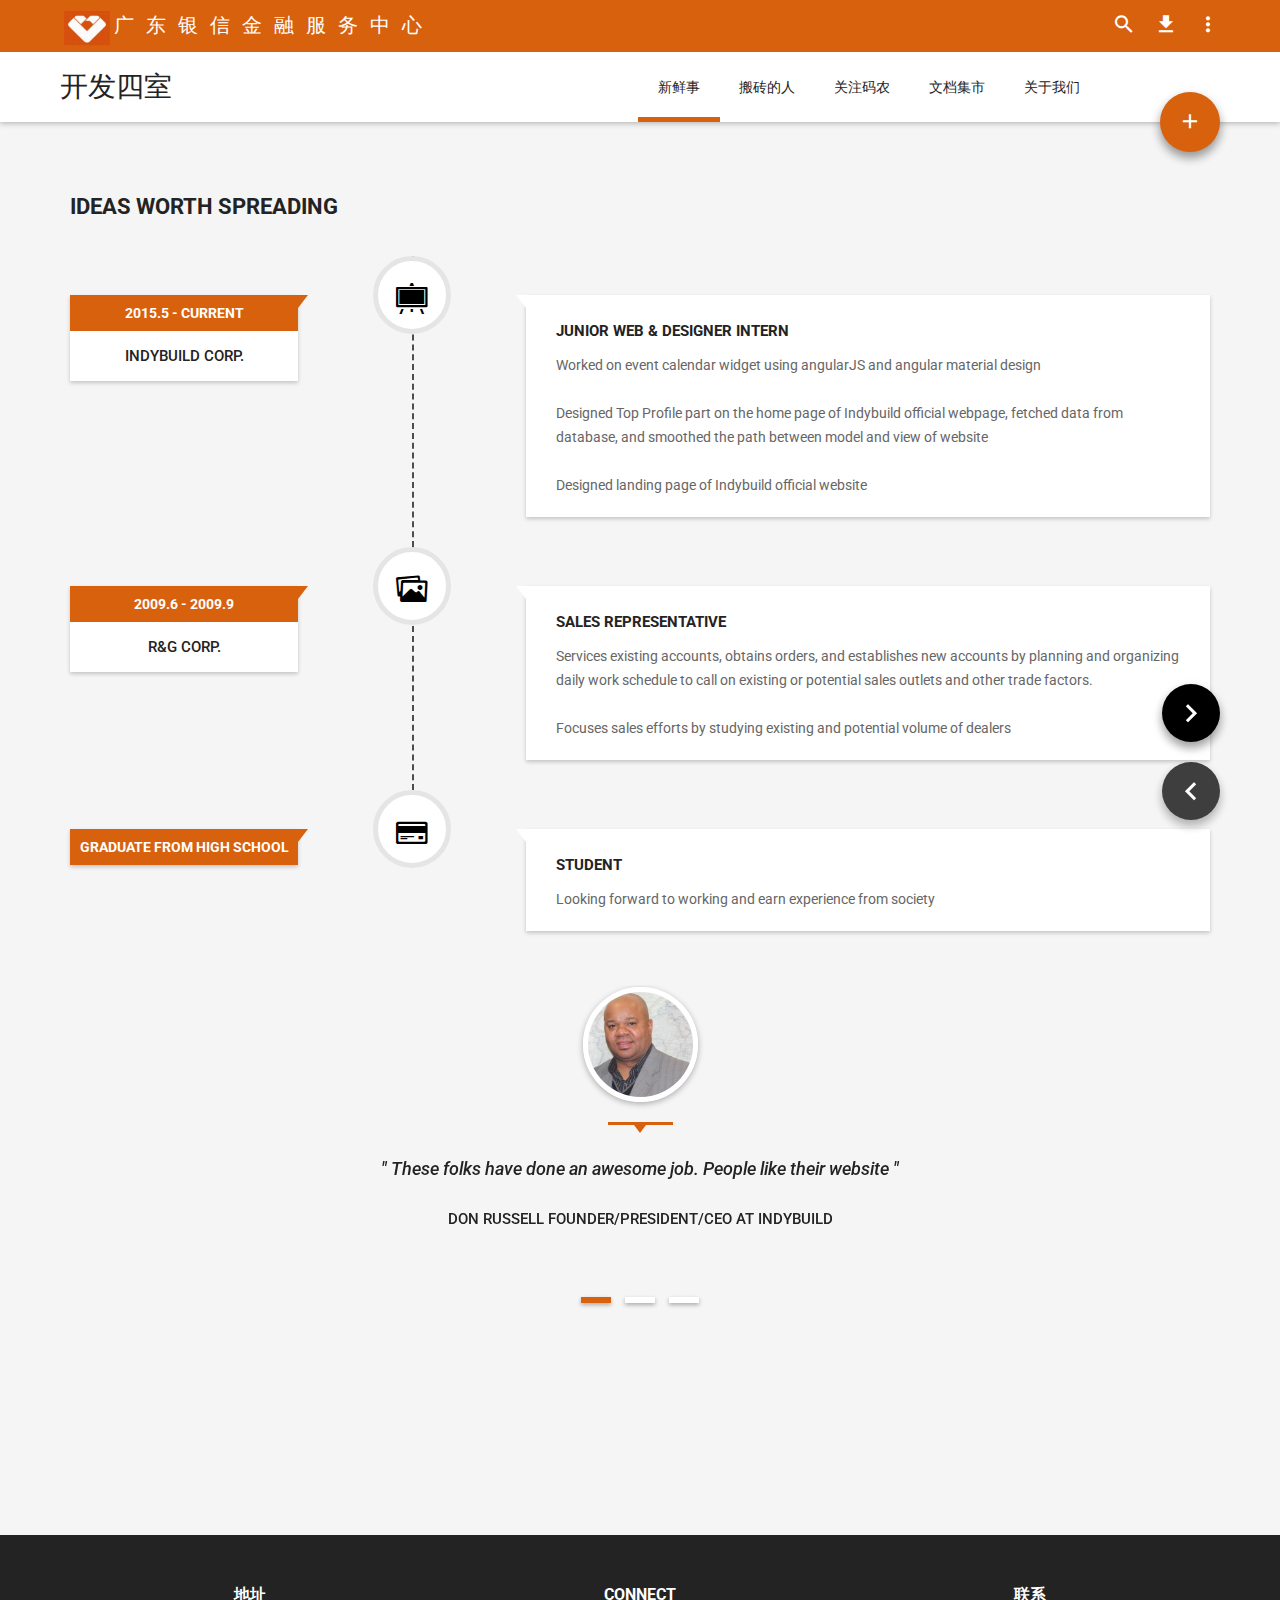
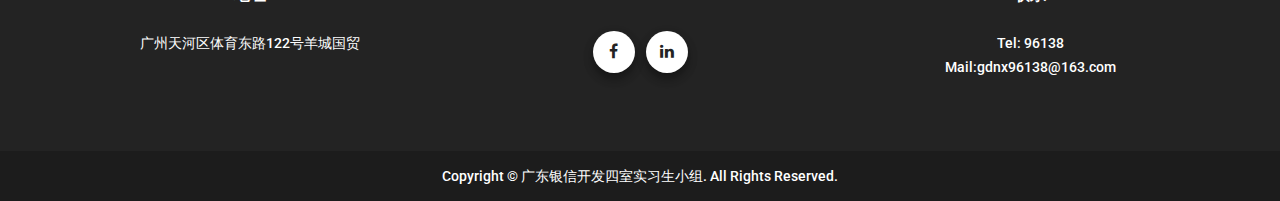
==== index.html @ 9a9e5dab "cancle by cancle" ====
<!DOCTYPE html>
<html lang="en">
	<head>

		<meta charset="utf-8">
		<meta http-equiv="X-UA-Compatible" content="IE=edge">
		<meta name="viewport" content="width=device-width, initial-scale=1">
		<title>四室小筑 </title>

		<!-- Bootstrap -->
		<link href="css/bootstrap.min.css" rel="stylesheet">
		<!-- Material Design Icons -->
		<link href="fonts/material-design-iconic-font/css/material-design-iconic-font.min.css" rel="stylesheet">
		<!-- Font Awesome -->
		<link href="http://maxcdn.bootstrapcdn.com/font-awesome/4.3.0/css/font-awesome.min.css" rel="stylesheet">
		<!-- Ionicons -->
		<link href="fonts/ionicons/css/ionicons.min.css" rel="stylesheet">
		<!-- Owl Carousel -->
		<link href="css/owl.carousel.css" rel="stylesheet">
		<link href="css/owl.theme.default.css" rel="stylesheet">
		<!-- Style.css -->
		<link href="css/style.css" rel="stylesheet">

		<!-- HTML5 shim and Respond.js for IE8 support of HTML5 elements and media queries -->
		<!-- WARNING: Respond.js doesn't work if you view the page via file:// -->
		<!--[if lt IE 9]>
			<script src="https://oss.maxcdn.com/html5shiv/3.7.2/html5shiv.min.js"></script>
			<script src="https://oss.maxcdn.com/respond/1.4.2/respond.min.js"></script>
		<![endif]-->

	</head>
	<body>

		<!-- Search -->
		<div class="search-overlay"></div>
		<div class="search">
			<a href="" class="search-close"><i class="md md-close"></i></a>
			<div class="row">
				<div class="col-sm-6 col-sm-offset-3">
					<h4>Just Start Typing Text and Press Enter</h4>
					<form class="search-form">
						<input type="text" id="search" name="search" class="text-center" />
					</form> <!-- end .search-form -->
				</div> <!-- end .col-sm-6 -->
			</div> <!-- end .row -->
		</div> <!-- end .row -->
		<!-- Slide Out -->
		<div class="slide-out-overlay"></div>
		<div class="slide-out">
			<header class="slide-out-header clearfix">
				<div class="clearfix">
					<a href="" class="slide-out-close pull-left"><i class="md md-close"></i></a>
					<a href="" class="open-search pull-right"><i class="md md-search"></i></a>
					<a href="" class="slide-out-share pull-right"><i class="md md-more-vert"></i></a>
				</div> <!-- end .clearfix -->
				<!-- Popup -->
				<div class="slide-out-popup">
					<nav class="social-nav">
						<ul class="list-unstyled">
							<li><a href="https://www.facebook.com/menglong.shu">qq</a></li>
							
							<li><a href="https://www.linkedin.com/in/menglongshu">微信</a></li>
							
							
						</ul> <!-- end .list-unstyled -->
					</nav> <!-- end .social-nav -->
				</div> <!-- end .slide-out-popup -->
				<div class="image"><img src="images/pro.jpg" alt="alt text" class="img-responsive"></div>
				<div class="content">
					<h5>用户登录</h5>
					<span>欢迎进入四室小筑</span>
				</div> <!-- end .content -->
				<div class="text-right">
				
                    
				</div> <!-- end .text-right -->
			</header> <!-- end .slide-out-header -->
			<div class="slide-out-widgets">
				<div class="slide-out-widget">
					
					<form action="scripts/contact.php" method="post" class="form-horizontal contact-form">
						<div class="form-group">
							<label class="col-sm-3 control-label">账号</label>
							<div class="col-sm-9">
								<input type="text" class="contact-name" name="contact-name" />
							</div> <!-- end .col-sm-9 -->
						</div> <!-- end .form-group -->
						<div class="form-group">
							<label class="col-sm-3 control-label">密码</label>
							<div class="col-sm-9">
								<input type="text" class="contact-name" name="contact-name" />
							</div> <!-- end .col-sm-9 -->
						</div> <!--end .form-group -->
						
						<div class="form-group">
							<div class="col-sm-9 col-sm-offset-3">
								<button type="submit" class="button solid-button purple"> 登录</button>
                                <button type="submit" class="button solid-button purple"> 注册</button>
							</div> <!-- end .col-sm-9 -->
						</div> <!-- end .form-group -->
						
						
					</form> <!-- end contact-form -->
				</div> <!-- end .slide-out-widget -->

			</div> <!-- end .slide-out-widgets -->
		</div> <!-- end .slide-out -->

		<!-- Header -->
		<header class="header">
			<div class="top clearfix">
				<a href="#section8" class="available"><img style="height:34px;margin:4px" src="images/logo.png"><span style="letter-spacing:12px;font-size:20px">广东银信金融服务中心</span>
</a>
				<div class="right-icons">
					<a href="" class="open-search header-open-search"><i class="md md-search"></i></a>
					<a href="" class="download"><i class="md md-file-download"></i></a>
					<a href="" class="share"><i class="md md-more-vert"></i></a>
				</div> <!-- end .right-icons -->
				<!-- Popup -->
				<div class="popup">
					<nav class="social-nav">
						<ul class="list-unstyled">
							<li><a href="https://www.facebook.com/menglong.shu">qq</a></li>
							
							<li><a href="https://www.linkedin.com/in/menglongshu">微信</a></li>
							
						</ul> <!-- end .list-unstyled -->
					</nav> <!-- end .social-nav -->
				</div> <!-- end .popup -->
			</div> <!-- end .top -->
			<div class="bottom clearfix">
				<div class="title"><a href="index.html">开发四室</a></div>
				<div class="header-action-button-wrapper">
					<a href="" class="header-action-button action-button"><i class="md md-add"></i></a>
				</div> <!-- end .header-action-button-wrapper -->
				<a href="" class="responsive-menu-open">Menu <i class="fa fa-bars"></i></a>
				<nav class="main-nav">
					<ul class="list-unstyled">
						<li class="active"><a href="#section1">新鲜事 </a></li>
						<li><a href="#section2">搬砖的人</a></li>
						<li><a href="#section3">关注码农</a></li>
						<li><a href="#section4">文档集市</a></li>
						<li><a href="#section5">关于我们</a></li>
						
					</ul>
				</nav> <!-- end .main-nav -->
			</div> <!-- end .bottom -->
		</header> <!-- end .header -->
		<div class="responsive-menu">
			<a href="" class="responsive-menu-close">Close <i class="ion-android-close"></i></a>
			<nav class="responsive-nav"></nav> <!-- end .responsive-nav -->
		</div> <!-- end .responsive-menu -->

		<!-- Section Navigation -->
		<div class="section-nav">
			<nav class="section1">
				<a href="#section2" class="forward"><i class="md md-chevron-right"></i></a>
				<a href="#section1" class="backward"><i class="md md-chevron-left"></i></a>
			</nav>
		</div> <!-- end .section-nav -->

		<!-- Sections -->
		<div class="sections">
			<div class="sections-wrapper clearfix">

				<!-- Home -->
				<section id="section1">
					<div class="container">
						<h2> Ideas worth spreading</h2>
                        
						<div class="experience-timeline">
							<div class="experience-block clearfix">
								<div class="meta">
									<span class="year">2015.5 - Current</span>
									<span class="company">Indybuild Corp.</span>
								</div> <!-- end .meta -->
								<div class="content">
									<h5>Junior Web &  Designer Intern</h5>
									<p>Worked on event calendar widget using angularJS and angular material design</p>
                                    <p>Designed Top Profile part on the home page of Indybuild official webpage, fetched data from database, and smoothed the path between model and view of website
                                    </p>
                                    <p>Designed landing page of Indybuild official website
                                    </p>
								</div> <!-- end .content -->
								<div class="icon">
									<i class="ion-easel"></i>
								</div> <!-- end .icon -->
								<div class="line"></div>
							</div> <!-- end .experience-block -->
							<div class="experience-block clearfix">
								<div class="meta">
									<span class="year">2009.6 - 2009.9</span>
									<span class="company">R&G Corp. </span>
								</div> <!-- end .meta -->
								<div class="content">
									<h5>sales representative</h5>
									<p>Services existing accounts, obtains orders, and establishes new accounts by planning and organizing daily work schedule to call on existing or potential sales outlets and other trade factors.</p>
                                    <p>Focuses sales efforts by studying existing and potential volume of dealers
                                    </p>
								</div> <!-- end .content -->
								<div class="icon">
									<i class="ion-images"></i>
								</div> <!-- end .icon -->
								<div class="line"></div>
							</div> <!-- end .experience-block -->
							<div class="experience-block clearfix">
								<div class="meta">
									<span class="year">Graduate from high school</span>
									<span class="company"></span>
								</div> <!-- end .meta -->
								<div class="content">
									<h5>Student</h5>
									<p>Looking forward to working and earn experience from society</p>
								</div> <!-- end .content -->
								<div class="icon">
									<i class="ion-card"></i>
								</div> <!-- end .icon -->
							</div> <!-- end .experience-block -->
						</div> <!-- end .experience-timeline -->

						<!-- Testimonials -->
						<div class="row">
							<div class="col-sm-8 col-sm-offset-2">
								<div class="testimonial-slider owl-carousel">
									<div>
										<div class="image"><img src="images/Don.jpg" alt="alt text"></div>
										<div class="sep"></div>
										<p>" These folks have done an awesome job. People like their website "</p>
										<span class="author">Don Russell
Founder/President/CEO at IndyBuild</span>
									</div>
									<div>
										<div class="image"><img src="images/chetan.jpg" alt="alt text"></div>
										<div class="sep"></div>
										<p>" Awesome to work with. Incredibly organized, easy to communicate with, responsive with next iterations, and beautiful work. "</p>
										<span class="author">Chetan , Senior developer of Indybuild</span>
									</div>
									<div>
										<div class="image"><img src="images/goncharoff.jpg" alt="alt text"></div>
										<div class="sep"></div>
										<p>"Best wishes ofr your future career. Congratulations on finishing the MS Degree and have the courage to study at Second City!"</p>
										<span class="author">Vladimir Goncharoff, Lecturer of University of Illinois at Chicago</span>
									</div>
								</div> <!-- end .testimonial-slider -->
							</div> <!-- end .col-sm-8 -->
						</div> <!-- end .row -->

					</div> <!-- end .container -->
				</section> <!-- end #section1 -->

				<!-- About -->
				<section id="section2">
					<div class="container">
						<h2>About Me</h2>
						<div class="row">
							<div class="col-sm-3">
								<img src="images/me2.png" alt="man" class="img-responsive section-img">
							</div> <!-- end .col-sm-3 -->
							<div class="col-sm-9">
								<h3 class="small-margin-bottom">开发四室 Shu</h3>
								<h5>Electrical & Computer</h5>
								<p>I am a committed person. I have finished some coursework project,like controlling a robot in UIC. Also, I participated in a lab which made mefocus on a speech project designed by Microcontroler when I studied in China as an undergraduate student. Moreover, I got involved in Electrical Design Contest which made me get a comprehensive understanding of my knowledge.  Before I came to the America, I won an award of Technique Scholarship for students excelling in design competitions </p>
								<div class="signature"><img src="images/signature.png" alt="signature" class="img-responsive"></div>
								<ul class="list-unstyled text-uppercase">
									
									<li><b>Phone:</b>312-6474893</li>
									<li><b>Email:</b> mshu2@uic.edu</li>
									<li><b>地址:</b> 3009 s Union Ave,Chicago,IL</li>
									
								</ul> <!-- end .list-unstyled -->
								<div class="spacer"></div>
								<h3>What I'm Doing</h3>
								<div class="row">
									<div class="col-sm-4">
										<div class="service">
											<div class="icon"><i class="ion-monitor"></i></div>
											<h5>Web & UX Design</h5>
										</div> <!-- end .service -->
									</div> <!-- end .col-sm-4 -->
									<div class="col-sm-4">
										<div class="service">
											<div class="icon"><i class="ion-iphone"></i></div>
											<h5>App Development</h5>
										</div> <!-- end .service -->
									</div> <!-- end .col-sm-4 -->
									<div class="col-sm-4">
										<div class="service">
											<div class="icon"><i class="ion-trophy"></i></div>
											<h5>Elecrical design & test</h5>
										</div> <!-- end .service -->
									</div> <!-- end .col-sm-4 -->
								</div> <!-- end .row -->
							</div> <!-- end .col-sm-9 -->
						</div> <!-- end .row -->
					</div> <!-- end .container -->
				</section> <!-- end #section1 -->

				<!-- Skills -->
					<!-- Portfolio -->
				<section id="section3">
					<div class="container">
						<h2>Life in 农信</h2>
						<div class="portfolio-wrapper">
							<div id="portfolio-filters" class="portfolio-filters">
								<button class="button solid-button white-purple small" data-filter="*">Show All</button>
								<button class="button solid-button white-purple small" data-filter=".branding">Improv</button>
								<button class="button solid-button white-purple small" data-filter=".print">Drama Club</button>
								<button class="button solid-button white-purple small" data-filter=".motion">Mexico English Camp</button>
								<button class="button solid-button white-purple small" data-filter=".websites">Christmas Cantata</button>
							</div>
							<div id="portfolio" class="portfolio">
								<div class="item branding ">
									<img src="images/improv_oac.jpg" alt="alt text" class="img-responsive">
									<a href="#" class="overlay">
										<div class="background"></div>
										<div class="meta">
											<span class="title">The second city logo</span>
											<span class="category">Improv</span>
										</div> <!-- end .meta -->
									</a> <!-- end .overlay -->
								</div> <!-- end .item -->
								<div class="item branding ">
									<img src="images/improv_oc.jpg" alt="alt text" class="img-responsive">
									<a href="#" class="overlay">
										<div class="background"></div>
										<div class="meta">
											<span class="title">On show</span>
											<span class="category">Improv</span>
										</div> <!-- end .meta -->
									</a> <!-- end .overlay -->
								</div> <!-- end .item -->
								<div class="item branding ">
									<img src="images/improv_groupc.jpg" alt="alt text" class="img-responsive">
									<a href="#" class="overlay">
										<div class="background"></div>
										<div class="meta">
											<span class="title">picture with my group member and improv teacher</span>
											<span class="category">Improv</span>
										</div> <!-- end .meta -->
									</a> <!-- end .overlay -->
								</div> <!-- end .item -->
								<div class="item print  ">
									<img src="images/drama_group1.jpg" alt="alt text" class="img-responsive">
									<a href="#" class="overlay">
										<div class="background"></div>
										<div class="meta">
											<span class="title">group picture</span>
											<span class="category">drama club</span>
										</div> <!-- end .meta -->
									</a> <!-- end .overlay -->
								</div> <!-- end .item -->
								<div class="item print ">
									<img src="images/drama_me.jpg" alt="alt text" class="img-responsive">
									<a href="#" class="overlay">
										<div class="background"></div>
										<div class="meta">
											<span class="title">me in the scene</span>
											<span class="category">drama</span>
										</div> <!-- end .meta -->
									</a> <!-- end .overlay -->
								</div> <!-- end .item -->
                                	<div class="item print ">
									<img src="images/drama_meandben.jpg" alt="alt text" class="img-responsive">
									<a href="#" class="overlay">
										<div class="background"></div>
										<div class="meta">
											<span class="title">me and Ben in the scene</span>
											<span class="category">drama</span>
										</div> <!-- end .meta -->
									</a> <!-- end .overlay -->
								</div> <!-- end .item -->
                                <div class="item print ">
									<img src="images/drama_scene1.jpg" alt="alt text" class="img-responsive">
									<a href="#" class="overlay">
										<div class="background"></div>
										<div class="meta">
											<span class="title">we in the scene</span>
											<span class="category">drama</span>
										</div> <!-- end .meta -->
									</a> <!-- end .overlay -->
								</div> <!-- end .item -->
                                	<div class="item print ">
									<img src="images/drama_scene2.jpg" alt="alt text" class="img-responsive">
									<a href="#" class="overlay">
										<div class="background"></div>
										<div class="meta">
											<span class="title">we in the scene</span>
											<span class="category">drama</span>
										</div> <!-- end .meta -->
									</a> <!-- end .overlay -->
								</div> <!-- end .item -->
								<div class="item motion">
									<img src="images/camp_all.jpg" alt="alt text" class="img-responsive">
									<a href="#" class="overlay">
										<div class="background"></div>
										<div class="meta">
											<span class="title">group picture</span>
											<span class="category">Camp in Mexico</span>
										</div> <!-- end .meta -->
									</a> <!-- end .overlay -->
								</div> <!-- end .item -->
                                	<div class="item motion">
									<img src="images/camp_dance.jpg" alt="alt text" class="img-responsive">
									<a href="#" class="overlay">
										<div class="background"></div>
										<div class="meta">
											<span class="title">They are learning and practicing dancing</span>
											<span class="category">Camp in Mexico</span>
										</div> <!-- end .meta -->
									</a> <!-- end .overlay -->
								</div> <!-- end .item -->
                                	<div class="item motion">
									<img src="images/camp_discuss.jpg" alt="alt text" class="img-responsive">
									<a href="#" class="overlay">
										<div class="background"></div>
										<div class="meta">
											<span class="title">We are discussing in a group</span>
											<span class="category">Camp in Mexico</span>
										</div> <!-- end .meta -->
									</a> <!-- end .overlay -->
								</div> <!-- end .item -->
                                	<div class="item motion">
									<img src="images/camp_myStudent.jpg" alt="alt text" class="img-responsive">
									<a href="#" class="overlay">
										<div class="background"></div>
										<div class="meta">
											<span class="title">I help my student practicing dancing</span>
											<span class="category">Camp in Mexico</span>
										</div> <!-- end .meta -->
									</a> <!-- end .overlay -->
								</div> <!-- end .item -->
                                
                                <div class="item motion">
									<img src="images/capme_security.jpg" alt="alt text" class="img-responsive">
									<a href="#" class="overlay">
										<div class="background"></div>
										<div class="meta">
											<span class="title">picture with polices who protect us  in Mexico</span>
											<span class="category">Camp in Mexico</span>
										</div> <!-- end .meta -->
									</a> <!-- end .overlay -->
								</div> <!-- end .item -->
							
								<div class="item print">
									<img src="images/drama_empty.jpg" alt="alt text" class="img-responsive">
									<a href="#" class="overlay">
										<div class="background"></div>
										<div class="meta">
											<span class="title">empty stage</span>
											<span class="category">drama</span>
										</div> <!-- end .meta -->
									</a> <!-- end .overlay -->
								</div> <!-- end .item -->
								<div class="item motion">
									<img src="images/camp_activity.jpg" alt="alt text" class="img-responsive">
									<a href="#" class="overlay">
										<div class="background"></div>
										<div class="meta">
											<span class="title">actiity</span>
											<span class="category">Mexico</span>
										</div> <!-- end .meta -->
									</a> <!-- end .overlay -->
								</div> <!-- end .item -->
								<div class="item websites">
									<img src="images/Cantata_1.jpg" alt="alt text" class="img-responsive">
									<a href="#" class="overlay">
										<div class="background"></div>
										<div class="meta">
											<span class="title">Chicago</span>
											<span class="category">Cantata</span>
										</div> <!-- end .meta -->
									</a> <!-- end .overlay -->
								</div> <!-- end .item -->
                                <div class="item websites">
									<img src="images/Cantata_2.jpg" alt="alt text" class="img-responsive">
									<a href="#" class="overlay">
										<div class="background"></div>
										<div class="meta">
											<span class="title">Inside</span>
											<span class="category">Cantata</span>
										</div> <!-- end .meta -->
									</a> <!-- end .overlay -->
								</div> <!-- end .item -->
                                <div class="item websites">
									<img src="images/Cantata_3.jpg" alt="alt text" class="img-responsive">
									<a href="#" class="overlay">
										<div class="background"></div>
										<div class="meta">
											<span class="title">Outsite</span>
											<span class="category">Cantata</span>
										</div> <!-- end .meta -->
									</a> <!-- end .overlay -->
								</div> <!-- end .item -->
							</div> <!-- end .portfolio -->
							<div class="portfolio-load-more">
								<a href="#" class="button solid-button white icon-right">Load More Work<i class="md-refresh"></i></a>
							</div> <!-- end .portfolio-load-more -->
						</div> <!-- end .portfolio-wrapper -->
					</div> <!-- end .container -->
				</section> <!-- end #section1 -->
				<!-- Experience -->
				<section id="section4">
					<div class="container">
						<h2>四室那些事儿</h2>
						<div class="blog-posts masonry" id="blog-masonry">
							<div class="blog-grid-sizer"></div>
							<div class="blog-post image-left">
								<div class="inner">
									<a href="single-project.html"><div class="image" style="background-image: url('images/nao.jpg');"></div></a>
									<div class="content">
										<span class="date">   Fall, 2013   Chicago, IL</span>
										<h4><a href="single-project.html">Robotics Research & Design Project</a></h4>
										<footer>
											
											<span class="share-link"><a href="single-blog-post.html"><i class="fa fa-share-alt"></i></a></span>
										</footer>
									</div> <!-- end .content -->
								</div> <!-- end .inner -->
							</div> <!-- end .blog-post -->
							<div class="blog-post">
								<div class="inner">
									<div class="content">
										<span class="date">Spring, 2014   Chicago, IL	</span>
										<h4><a href="single-blog-post.html">Spinner Clock Design Project </a></h4>
										<footer>
											
											<span class="share-link"><a href="single-project-spinner.html"><i class="fa fa-share-alt"></i></a></span>
										</footer>
									</div> <!-- end .content -->
								</div> <!-- end .inner -->
							</div> <!-- end .blog-post -->
							<div class="blog-post image-top">
								<div class="inner">
									<a href="single-project-spinner.html"><div class="image" style="background-image: url('images/spinner_theme.jpg');"></div></a>
								
								</div> <!-- end .inner -->
							</div> <!-- end .blog-post -->
							<div class="blog-post image-top">
								
							</div> <!-- end .blog-post -->
							<div class="blog-post image-right">
								<div class="inner">
									<a href="single-project%20-%20image.html"><div class="image" style="background-image: url('images/image_pro_home.jpg');"></div></a>
									<div class="content">
										<span class="date">SPRING,2014 CHICAGO,IL</span>
										<h4><a href="single-project%20-%20image.html">FACE RECOGNITION</a></h4>
										
									</div> <!-- end .content -->
								</div> <!-- end .inner -->
							</div> <!-- end .blog-post -->
							<div class="blog-post">
								
							</div> <!-- end .blog-post -->
						
						</div> <!-- end .blog-posts -->
						
					</div> <!-- end .container -->
					
				</section> <!-- end #section1 -->

				<!-- Education -->
				<section id="section5">
					<div class="container">
						<h2>Educational Value</h2>
						<div class="education clearfix">
							<div class="item">
								<div class="marker"></div>
								<div class="content" style="position:relative; top:-180px">
									<span>University Of Illinois at Chicago</span>
									<h4>Master Degree of Electrical and computer engineering</h4>
								</div>
								<div class="year" style="position:relative; top:-150px">2013 - 2015</div>
							</div> <!-- end item -->
							<div class="item">
								<div class="marker"></div>
								<div class="content">
									<span>Northearstern University</span>
									<h4>Bachelor Degree of Communication engineering</h4>
								</div>
								<div class="year">2010- 2013</div>
							</div> <!-- end item -->
							<div class="item">
								<div class="marker"></div>
								<div class="content">
									<span>Sun Yat-sen Memorial Middle School</span>
									<h4>High school</h4>
								</div>
								<div class="year">2007 - 2010</div>
							</div> <!-- end item -->
							
							<div class="line"></div>
						</div> <!-- end .education -->

						<h2>Hobbies & Interest</h2>
						<div class="row">
							<div class="col-sm-2 col-sm-offset-1 col-xs-6">
								<div class="icon-box">
									<div class="icon"><i class="ion-easel"></i></div>
									<h6>Web Research</h6>
								</div> <!-- end .icon-box -->
							</div> <!-- end .col-sm-2 -->
							<div class="col-sm-2 col-xs-6">
								<div class="icon-box">
									<div class="icon"><i class="ion-ios-camera-outline"></i></div>
									<h6>Movie</h6>
								</div> <!-- end .icon-box -->
							</div> <!-- end .col-sm-2 -->
							<div class="col-sm-2 col-xs-6">
								<div class="icon-box">
									<div class="icon"><i class="ion-plane"></i></div>
									<h6>Travelling</h6>
								</div> <!-- end .icon-box -->
							</div> <!-- end .col-sm-2 -->
							<div class="col-sm-2 col-xs-6">
								<div class="icon-box">
									<div class="icon"><i class="ion-ios-bookmarks-outline"></i></div>
									<h6>Book Reading</h6>
								</div> <!-- end .icon-box -->
							</div> <!-- end .col-sm-2 -->
							<div class="col-sm-2 col-xs-6">
								<div class="icon-box">
									<div class="icon"><i class="ion-ios-musical-notes"></i></div>
									<h6>Music</h6>
								</div> <!-- end .icon-box -->
							</div> <!-- end .col-sm-2 -->
						</div> <!-- end .row -->
					</div> <!-- end .container -->
				</section> <!-- end #section1 -->

			

				<!-- Blog -->
				

				<!-- Contact -->
				<section id="section8">
					<div class="container">
						<h2>Get In Touch With Me</h2>
						<div class="row">
							<div class="col-sm-5">
								<h5> 地址</h5>
								<ul class="list-icons list-unstyled">
									<li><i class="ion-ios-location-outline"></i>广州天河区体育东路122号羊城国贸<br /></li>
									<li><i class="ion-iphone"></i>电话: 96138</li>
									<li><i class="ion-ios-email-outline"></i>邮箱: <a href="mailto:example@gmail.com">gdnx96138@163.com</a></li>
								
								</ul>
								<div class="spacer"></div>
								<div class="social-icons">
									<a href="" class="social-icon"><i class="fa fa-facebook"></i></a>
									
									<a href="" class="social-icon"><i class="fa fa-google-plus"></i></a>
								
								</div> <!-- end .social-icons -->
								<div class="spacer"></div>
							</div>
                            <iframe width="600" height="450" frameborder="0" style="border:0" src="https://www.google.com/maps/embed/v1/place?q=3009%20S%20Union%20Ave%2C%20Chicago%2C%20IL%2C%20United%20States&key=AIzaSyDcnPpLnPESQn7SeN0eC4Ijc-5litxyrIU" allowfullscreen></iframe>
						
						</div>
						
					</div> <!-- end .container -->
				</section> <!-- end #section1 -->

			</div> <!-- end .sections-wrapper -->
		</div> <!-- end .sections -->
		
        
        



	

	
		<!-- Footer -->
		<footer class="footer">
			<div class="top">
				<div class="container">
					<div class="row">
						<div class="col-sm-4">
							<h4>地址</h4>
							<p>广州天河区体育东路122号羊城国贸</p>
						</div> <!-- end .col-sm-4 -->
						<div class="col-sm-4">
							<h4>Connect</h4>
							<div class="social-icons">
								<a href="https://www.facebook.com/menglong.shu" class="social-icon"><i class="fa fa-facebook"></i></a>

								<a href="https://www.linkedin.com/in/menglongshu" class="social-icon"><i class="fa fa-linkedin"></i></a>
								
							</div> <!-- end .social-icons -->
						</div> <!-- end .col-sm-4 -->
						<div class="col-sm-4">
							<h4>联系</h4>
							<p>Tel: 96138<br />Mail:gdnx96138@163.com</p>
						</div> <!-- end .col-sm-4 -->
					</div> <!-- end .row -->
				</div> <!-- end .container -->
			</div> <!-- end .footer -->
			<div class="bottom">Copyright &copy; 广东银信开发四室实习生小组. All Rights Reserved.</div> <!-- end .bottom -->
            
		</footer> <!-- end .footer -->
        

		<!-- jQuery -->
        
<script type="text/javascript" src="jQuery.js"></script>
<script type="text/javascript" src="jqplot.js"></script>
		<script src="js/jquery-1.11.2.min.js"></script>
		<!-- Bootstrap -->
		<script src="js/bootstrap.min.js"></script
		<!-- Inview -->
		<script src="js/jquery.inview.min.js"></script>
		<!-- SmoothScroll -->
		<script src="js/smoothscroll.js"></script>
		<!-- jQuery Knob -->
		<script src="js/jquery.knob.min.js"></script>
		<!-- Owl Carousel -->
		<script src="js/owl.carousel.min.js"></script>
		<!-- Isotope -->
		<script src="js/isotope.pkgd.min.js"></script>
		<!-- Images Loaded -->
		<script src="js/imagesloaded.pkgd.min.js"></script>
		<!-- google maps -->
		<script src="https://maps.googleapis.com/maps/api/js?v=3.exp"></script>
		<!-- Scripts.js -->
		<script src="js/scripts.js"></script>

	</body>
</html>
---- fonts/material-design-iconic-font/css/material-design-iconic-font.min.css ----
/*!
 *  Material Design Iconic Font 1.0.1 by Sergey Kupletsky (@zavoloklom) - http://zavoloklom.github.io/material-design-iconic-font/
 *  License - https://github.com/zavoloklom/material-design-iconic-font/blob/gh-pages/License.md (Attribution-ShareAlike 4.0 International license)
 */
@font-face{font-family:'Material Design Iconic Font';src:url(../fonts/Material-Design-Iconic-Font.eot?v=1.0.1);src:url(../fonts/Material-Design-Iconic-Font.eot?#iefix&v=1.0.1) format('embedded-opentype'),url(../fonts/Material-Design-Iconic-Font.woff?v=1.0.1) format('woff'),url(../fonts/Material-Design-Iconic-Font.ttf?v=1.0.1) format('truetype'),url(../fonts/Material-Design-Iconic-Font.svg?v=1.0.1#Material-Design-Iconic-Font) format('svg');font-weight:400;font-style:normal}[class*=" md-"],[class^=md-]{display:inline-block;font:normal normal normal 14px/1 'Material Design Iconic Font';font-size:inherit;speak:none;text-rendering:auto;-webkit-font-smoothing:antialiased;-moz-osx-font-smoothing:grayscale}.md{line-height:inherit;vertical-align:bottom}.md-lg{font-size:1.5em;line-height:.5em;vertical-align:-35%}.md-2x{font-size:2em}.md-3x{font-size:3em}.md-4x{font-size:4em}.md-5x{font-size:5em}.md-border{padding:.2em .25em .15em;border:.08em solid gray;border-radius:.1em}.md-border-circle{padding:.2em .25em .15em;border:.08em solid gray;border-radius:50%}[class*=" md-"].pull-left,[class^=md-].pull-left{float:left;margin-right:.3em}[class*=" md-"].pull-right,[class^=md-].pull-right{float:right;margin-left:.3em}.md-spin{-webkit-animation:md-spin 1.5s infinite linear;animation:md-spin 1.5s infinite linear}.md-spin-reverse{-webkit-animation:md-spin-reverse 1.5s infinite linear;animation:md-spin-reverse 1.5s infinite linear}@-webkit-keyframes md-spin{0%{-webkit-transform:rotate(0deg);transform:rotate(0deg)}100%{-webkit-transform:rotate(359deg);transform:rotate(359deg)}}@keyframes md-spin{0%{-webkit-transform:rotate(0deg);transform:rotate(0deg)}100%{-webkit-transform:rotate(359deg);transform:rotate(359deg)}}@-webkit-keyframes md-spin-reverse{0%{-webkit-transform:rotate(0deg);transform:rotate(0deg)}100%{-webkit-transform:rotate(-359deg);transform:rotate(-359deg)}}@keyframes md-spin-reverse{0%{-webkit-transform:rotate(0deg);transform:rotate(0deg)}100%{-webkit-transform:rotate(-359deg);transform:rotate(-359deg)}}.md-rotate-90{filter:progid:DXImageTransform.Microsoft.BasicImage(rotation=1);-webkit-transform:rotate(90deg);-ms-transform:rotate(90deg);transform:rotate(90deg)}.md-rotate-180{filter:progid:DXImageTransform.Microsoft.BasicImage(rotation=2);-webkit-transform:rotate(180deg);-ms-transform:rotate(180deg);transform:rotate(180deg)}.md-rotate-270{filter:progid:DXImageTransform.Microsoft.BasicImage(rotation=3);-webkit-transform:rotate(270deg);-ms-transform:rotate(270deg);transform:rotate(270deg)}.md-flip-horizontal{filter:progid:DXImageTransform.Microsoft.BasicImage(rotation=0, mirror=1);-webkit-transform:scale(-1,1);-ms-transform:scale(-1,1);transform:scale(-1,1)}.md-flip-vertical{filter:progid:DXImageTransform.Microsoft.BasicImage(rotation=2, mirror=1);-webkit-transform:scale(1,-1);-ms-transform:scale(1,-1);transform:scale(1,-1)}:root .md-flip-horizontal,:root .md-flip-vertical,:root .md-rotate-180,:root .md-rotate-270,:root .md-rotate-90{filter:none}.md-3d-rotation:before{content:"\f000"}.md-accessibility:before{content:"\f001"}.md-account-balance:before{content:"\f002"}.md-account-balance-wallet:before{content:"\f003"}.md-account-box:before{content:"\f004"}.md-account-child:before{content:"\f005"}.md-account-circle:before{content:"\f006"}.md-add-shopping-cart:before{content:"\f007"}.md-alarm:before{content:"\f008"}.md-alarm-add:before{content:"\f009"}.md-alarm-off:before{content:"\f00a"}.md-alarm-on:before{content:"\f00b"}.md-android:before{content:"\f00c"}.md-announcement:before{content:"\f00d"}.md-aspect-ratio:before{content:"\f00e"}.md-assessment:before{content:"\f00f"}.md-assignment:before{content:"\f010"}.md-assignment-ind:before{content:"\f011"}.md-assignment-late:before{content:"\f012"}.md-assignment-return:before{content:"\f013"}.md-assignment-returned:before{content:"\f014"}.md-assignment-turned-in:before{content:"\f015"}.md-autorenew:before{content:"\f016"}.md-backup:before{content:"\f017"}.md-book:before{content:"\f018"}.md-bookmark:before{content:"\f019"}.md-bookmark-outline:before{content:"\f01a"}.md-bug-report:before{content:"\f01b"}.md-cached:before{content:"\f01c"}.md-class:before{content:"\f01d"}.md-credit-card:before{content:"\f01e"}.md-dashboard:before{content:"\f01f"}.md-delete:before{content:"\f020"}.md-description:before{content:"\f021"}.md-dns:before{content:"\f022"}.md-done:before{content:"\f023"}.md-done-all:before{content:"\f024"}.md-event:before{content:"\f025"}.md-exit-to-app:before{content:"\f026"}.md-explore:before{content:"\f027"}.md-extension:before{content:"\f028"}.md-face-unlock:before{content:"\f029"}.md-favorite:before{content:"\f02a"}.md-favorite-outline:before{content:"\f02b"}.md-find-in-page:before{content:"\f02c"}.md-find-replace:before{content:"\f02d"}.md-flip-to-back:before{content:"\f02e"}.md-flip-to-front:before{content:"\f02f"}.md-get-app:before{content:"\f030"}.md-grade:before{content:"\f031"}.md-group-work:before{content:"\f032"}.md-help:before{content:"\f033"}.md-highlight-remove:before{content:"\f034"}.md-history:before{content:"\f035"}.md-home:before{content:"\f036"}.md-https:before{content:"\f037"}.md-info:before{content:"\f038"}.md-info-outline:before{content:"\f039"}.md-input:before{content:"\f03a"}.md-invert-colors:before{content:"\f03b"}.md-label:before{content:"\f03c"}.md-label-outline:before{content:"\f03d"}.md-language:before{content:"\f03e"}.md-launch:before{content:"\f03f"}.md-list:before{content:"\f040"}.md-lock:before{content:"\f041"}.md-lock-open:before{content:"\f042"}.md-lock-outline:before{content:"\f043"}.md-loyalty:before{content:"\f044"}.md-markunread-mailbox:before{content:"\f045"}.md-note-add:before{content:"\f046"}.md-open-in-browser:before{content:"\f047"}.md-open-in-new:before{content:"\f048"}.md-open-with:before{content:"\f049"}.md-pageview:before{content:"\f04a"}.md-payment:before{content:"\f04b"}.md-perm-camera-mic:before{content:"\f04c"}.md-perm-contact-cal:before{content:"\f04d"}.md-perm-data-setting:before{content:"\f04e"}.md-perm-device-info:before{content:"\f04f"}.md-perm-identity:before{content:"\f050"}.md-perm-media:before{content:"\f051"}.md-perm-phone-msg:before{content:"\f052"}.md-perm-scan-wifi:before{content:"\f053"}.md-picture-in-picture:before{content:"\f054"}.md-polymer:before{content:"\f055"}.md-print:before{content:"\f056"}.md-query-builder:before{content:"\f057"}.md-question-answer:before{content:"\f058"}.md-receipt:before{content:"\f059"}.md-redeem:before{content:"\f05a"}.md-report-problem:before{content:"\f05b"}.md-restore:before{content:"\f05c"}.md-room:before{content:"\f05d"}.md-schedule:before{content:"\f05e"}.md-search:before{content:"\f05f"}.md-settings:before{content:"\f060"}.md-settings-applications:before{content:"\f061"}.md-settings-backup-restore:before{content:"\f062"}.md-settings-bluetooth:before{content:"\f063"}.md-settings-cell:before{content:"\f064"}.md-settings-display:before{content:"\f065"}.md-settings-ethernet:before{content:"\f066"}.md-settings-input-antenna:before{content:"\f067"}.md-settings-input-component:before{content:"\f068"}.md-settings-input-composite:before{content:"\f069"}.md-settings-input-hdmi:before{content:"\f06a"}.md-settings-input-svideo:before{content:"\f06b"}.md-settings-overscan:before{content:"\f06c"}.md-settings-phone:before{content:"\f06d"}.md-settings-power:before{content:"\f06e"}.md-settings-remote:before{content:"\f06f"}.md-settings-voice:before{content:"\f070"}.md-shop:before{content:"\f071"}.md-shopping-basket:before{content:"\f072"}.md-shopping-cart:before{content:"\f073"}.md-shop-two:before{content:"\f074"}.md-speaker-notes:before{content:"\f075"}.md-spellcheck:before{content:"\f076"}.md-star-rate:before{content:"\f077"}.md-stars:before{content:"\f078"}.md-store:before{content:"\f079"}.md-subject:before{content:"\f07a"}.md-swap-horiz:before{content:"\f07b"}.md-swap-vert:before{content:"\f07c"}.md-swap-vert-circle:before{content:"\f07d"}.md-system-update-tv:before{content:"\f07e"}.md-tab:before{content:"\f07f"}.md-tab-unselected:before{content:"\f080"}.md-theaters:before{content:"\f081"}.md-thumb-down:before{content:"\f082"}.md-thumbs-up-down:before{content:"\f083"}.md-thumb-up:before{content:"\f084"}.md-toc:before{content:"\f085"}.md-today:before{content:"\f086"}.md-track-changes:before{content:"\f087"}.md-translate:before{content:"\f088"}.md-trending-down:before{content:"\f089"}.md-trending-neutral:before{content:"\f08a"}.md-trending-up:before{content:"\f08b"}.md-turned-in:before{content:"\f08c"}.md-turned-in-not:before{content:"\f08d"}.md-verified-user:before{content:"\f08e"}.md-view-agenda:before{content:"\f08f"}.md-view-array:before{content:"\f090"}.md-view-carousel:before{content:"\f091"}.md-view-column:before{content:"\f092"}.md-view-day:before{content:"\f093"}.md-view-headline:before{content:"\f094"}.md-view-list:before{content:"\f095"}.md-view-module:before{content:"\f096"}.md-view-quilt:before{content:"\f097"}.md-view-stream:before{content:"\f098"}.md-view-week:before{content:"\f099"}.md-visibility:before{content:"\f09a"}.md-visibility-off:before{content:"\f09b"}.md-wallet-giftcard:before{content:"\f09c"}.md-wallet-membership:before{content:"\f09d"}.md-wallet-travel:before{content:"\f09e"}.md-work:before{content:"\f09f"}.md-error:before{content:"\f0a0"}.md-warning:before{content:"\f0a1"}.md-album:before{content:"\f0a2"}.md-av-timer:before{content:"\f0a3"}.md-closed-caption:before{content:"\f0a4"}.md-equalizer:before{content:"\f0a5"}.md-explicit:before{content:"\f0a6"}.md-fast-forward:before{content:"\f0a7"}.md-fast-rewind:before{content:"\f0a8"}.md-games:before{content:"\f0a9"}.md-hearing:before{content:"\f0aa"}.md-high-quality:before{content:"\f0ab"}.md-loop:before{content:"\f0ac"}.md-mic:before{content:"\f0ad"}.md-mic-none:before{content:"\f0ae"}.md-mic-off:before{content:"\f0af"}.md-movie:before{content:"\f0b0"}.md-my-library-add:before{content:"\f0b1"}.md-my-library-books:before{content:"\f0b2"}.md-my-library-music:before{content:"\f0b3"}.md-new-releases:before{content:"\f0b4"}.md-not-interested:before{content:"\f0b5"}.md-pause:before{content:"\f0b6"}.md-pause-circle-fill:before{content:"\f0b7"}.md-pause-circle-outline:before{content:"\f0b8"}.md-play-arrow:before{content:"\f0b9"}.md-play-circle-fill:before{content:"\f0ba"}.md-play-circle-outline:before{content:"\f0bb"}.md-playlist-add:before{content:"\f0bc"}.md-play-shopping-bag:before{content:"\f0bd"}.md-queue:before{content:"\f0be"}.md-queue-music:before{content:"\f0bf"}.md-radio:before{content:"\f0c0"}.md-recent-actors:before{content:"\f0c1"}.md-repeat:before{content:"\f0c2"}.md-repeat-one:before{content:"\f0c3"}.md-replay:before{content:"\f0c4"}.md-shuffle:before{content:"\f0c5"}.md-skip-next:before{content:"\f0c6"}.md-skip-previous:before{content:"\f0c7"}.md-snooze:before{content:"\f0c8"}.md-stop:before{content:"\f0c9"}.md-subtitles:before{content:"\f0ca"}.md-surround-sound:before{content:"\f0cb"}.md-videocam:before{content:"\f0cc"}.md-videocam-off:before{content:"\f0cd"}.md-video-collection:before{content:"\f0ce"}.md-volume-down:before{content:"\f0cf"}.md-volume-mute:before{content:"\f0d0"}.md-volume-off:before{content:"\f0d1"}.md-volume-up:before{content:"\f0d2"}.md-web:before{content:"\f0d3"}.md-business:before{content:"\f0d4"}.md-call:before{content:"\f0d5"}.md-call-end:before{content:"\f0d6"}.md-call-made:before{content:"\f0d7"}.md-call-merge:before{content:"\f0d8"}.md-call-missed:before{content:"\f0d9"}.md-call-received:before{content:"\f0da"}.md-call-split:before{content:"\f0db"}.md-chat:before{content:"\f0dc"}.md-clear-all:before{content:"\f0dd"}.md-comment:before{content:"\f0de"}.md-contacts:before{content:"\f0df"}.md-dialer-sip:before{content:"\f0e0"}.md-dialpad:before{content:"\f0e1"}.md-dnd-on:before{content:"\f0e2"}.md-email:before{content:"\f0e3"}.md-forum:before{content:"\f0e4"}.md-import-export:before{content:"\f0e5"}.md-invert-colors-off:before{content:"\f0e6"}.md-invert-colors-on:before{content:"\f0e7"}.md-live-help:before{content:"\f0e8"}.md-location-off:before{content:"\f0e9"}.md-location-on:before{content:"\f0ea"}.md-message:before{content:"\f0eb"}.md-messenger:before{content:"\f0ec"}.md-no-sim:before{content:"\f0ed"}.md-phone:before{content:"\f0ee"}.md-portable-wifi-off:before{content:"\f0ef"}.md-quick-contacts-dialer:before{content:"\f0f0"}.md-quick-contacts-mail:before{content:"\f0f1"}.md-ring-volume:before{content:"\f0f2"}.md-stay-current-landscape:before{content:"\f0f3"}.md-stay-current-portrait:before{content:"\f0f4"}.md-stay-primary-landscape:before{content:"\f0f5"}.md-stay-primary-portrait:before{content:"\f0f6"}.md-swap-calls:before{content:"\f0f7"}.md-textsms:before{content:"\f0f8"}.md-voicemail:before{content:"\f0f9"}.md-vpn-key:before{content:"\f0fa"}.md-add:before{content:"\f0fb"}.md-add-box:before{content:"\f0fc"}.md-add-circle:before{content:"\f0fd"}.md-add-circle-outline:before{content:"\f0fe"}.md-archive:before{content:"\f0ff"}.md-backspace:before{content:"\f100"}.md-block:before{content:"\f101"}.md-clear:before{content:"\f102"}.md-content-copy:before{content:"\f103"}.md-content-cut:before{content:"\f104"}.md-content-paste:before{content:"\f105"}.md-create:before{content:"\f106"}.md-drafts:before{content:"\f107"}.md-filter-list:before{content:"\f108"}.md-flag:before{content:"\f109"}.md-forward:before{content:"\f10a"}.md-gesture:before{content:"\f10b"}.md-inbox:before{content:"\f10c"}.md-link:before{content:"\f10d"}.md-mail:before{content:"\f10e"}.md-markunread:before{content:"\f10f"}.md-redo:before{content:"\f110"}.md-remove:before{content:"\f111"}.md-remove-circle:before{content:"\f112"}.md-remove-circle-outline:before{content:"\f113"}.md-reply:before{content:"\f114"}.md-reply-all:before{content:"\f115"}.md-report:before{content:"\f116"}.md-save:before{content:"\f117"}.md-select-all:before{content:"\f118"}.md-send:before{content:"\f119"}.md-sort:before{content:"\f11a"}.md-text-format:before{content:"\f11b"}.md-undo:before{content:"\f11c"}.md-access-alarm:before{content:"\f11d"}.md-access-alarms:before{content:"\f11e"}.md-access-time:before{content:"\f11f"}.md-add-alarm:before{content:"\f120"}.md-airplanemode-off:before{content:"\f121"}.md-airplanemode-on:before{content:"\f122"}.md-battery-20:before{content:"\f123"}.md-battery-30:before{content:"\f124"}.md-battery-50:before{content:"\f125"}.md-battery-60:before{content:"\f126"}.md-battery-80:before{content:"\f127"}.md-battery-90:before{content:"\f128"}.md-battery-alert:before{content:"\f129"}.md-battery-charging-20:before{content:"\f12a"}.md-battery-charging-30:before{content:"\f12b"}.md-battery-charging-50:before{content:"\f12c"}.md-battery-charging-60:before{content:"\f12d"}.md-battery-charging-80:before{content:"\f12e"}.md-battery-charging-90:before{content:"\f12f"}.md-battery-charging-full:before{content:"\f130"}.md-battery-full:before{content:"\f131"}.md-battery-std:before{content:"\f132"}.md-battery-unknown:before{content:"\f133"}.md-bluetooth:before{content:"\f134"}.md-bluetooth-connected:before{content:"\f135"}.md-bluetooth-disabled:before{content:"\f136"}.md-bluetooth-searching:before{content:"\f137"}.md-brightness-auto:before{content:"\f138"}.md-brightness-high:before{content:"\f139"}.md-brightness-low:before{content:"\f13a"}.md-brightness-medium:before{content:"\f13b"}.md-data-usage:before{content:"\f13c"}.md-developer-mode:before{content:"\f13d"}.md-devices:before{content:"\f13e"}.md-dvr:before{content:"\f13f"}.md-gps-fixed:before{content:"\f140"}.md-gps-not-fixed:before{content:"\f141"}.md-gps-off:before{content:"\f142"}.md-location-disabled:before{content:"\f143"}.md-location-searching:before{content:"\f144"}.md-multitrack-audio:before{content:"\f145"}.md-network-cell:before{content:"\f146"}.md-network-wifi:before{content:"\f147"}.md-nfc:before{content:"\f148"}.md-now-wallpaper:before{content:"\f149"}.md-now-widgets:before{content:"\f14a"}.md-screen-lock-landscape:before{content:"\f14b"}.md-screen-lock-portrait:before{content:"\f14c"}.md-screen-lock-rotation:before{content:"\f14d"}.md-screen-rotation:before{content:"\f14e"}.md-sd-storage:before{content:"\f14f"}.md-settings-system-daydream:before{content:"\f150"}.md-signal-cellular-0-bar:before{content:"\f151"}.md-signal-cellular-1-bar:before{content:"\f152"}.md-signal-cellular-2-bar:before{content:"\f153"}.md-signal-cellular-3-bar:before{content:"\f154"}.md-signal-cellular-4-bar:before{content:"\f155"}.md-signal-cellular-connected-no-internet-0-bar:before{content:"\f156"}.md-signal-cellular-connected-no-internet-1-bar:before{content:"\f157"}.md-signal-cellular-connected-no-internet-2-bar:before{content:"\f158"}.md-signal-cellular-connected-no-internet-3-bar:before{content:"\f159"}.md-signal-cellular-connected-no-internet-4-bar:before{content:"\f15a"}.md-signal-cellular-no-sim:before{content:"\f15b"}.md-signal-cellular-null:before{content:"\f15c"}.md-signal-cellular-off:before{content:"\f15d"}.md-signal-wifi-0-bar:before{content:"\f15e"}.md-signal-wifi-1-bar:before{content:"\f15f"}.md-signal-wifi-2-bar:before{content:"\f160"}.md-signal-wifi-3-bar:before{content:"\f161"}.md-signal-wifi-4-bar:before{content:"\f162"}.md-signal-wifi-off:before{content:"\f163"}.md-storage:before{content:"\f164"}.md-usb:before{content:"\f165"}.md-wifi-lock:before{content:"\f166"}.md-wifi-tethering:before{content:"\f167"}.md-attach-file:before{content:"\f168"}.md-attach-money:before{content:"\f169"}.md-border-all:before{content:"\f16a"}.md-border-bottom:before{content:"\f16b"}.md-border-clear:before{content:"\f16c"}.md-border-color:before{content:"\f16d"}.md-border-horizontal:before{content:"\f16e"}.md-border-inner:before{content:"\f16f"}.md-border-left:before{content:"\f170"}.md-border-outer:before{content:"\f171"}.md-border-right:before{content:"\f172"}.md-border-style:before{content:"\f173"}.md-border-top:before{content:"\f174"}.md-border-vertical:before{content:"\f175"}.md-format-align-center:before{content:"\f176"}.md-format-align-justify:before{content:"\f177"}.md-format-align-left:before{content:"\f178"}.md-format-align-right:before{content:"\f179"}.md-format-bold:before{content:"\f17a"}.md-format-clear:before{content:"\f17b"}.md-format-color-fill:before{content:"\f17c"}.md-format-color-reset:before{content:"\f17d"}.md-format-color-text:before{content:"\f17e"}.md-format-indent-decrease:before{content:"\f17f"}.md-format-indent-increase:before{content:"\f180"}.md-format-italic:before{content:"\f181"}.md-format-line-spacing:before{content:"\f182"}.md-format-list-bulleted:before{content:"\f183"}.md-format-list-numbered:before{content:"\f184"}.md-format-paint:before{content:"\f185"}.md-format-quote:before{content:"\f186"}.md-format-size:before{content:"\f187"}.md-format-strikethrough:before{content:"\f188"}.md-format-textdirection-l-to-r:before{content:"\f189"}.md-format-textdirection-r-to-l:before{content:"\f18a"}.md-format-underline:before{content:"\f18b"}.md-functions:before{content:"\f18c"}.md-insert-chart:before{content:"\f18d"}.md-insert-comment:before{content:"\f18e"}.md-insert-drive-file:before{content:"\f18f"}.md-insert-emoticon:before{content:"\f190"}.md-insert-invitation:before{content:"\f191"}.md-insert-link:before{content:"\f192"}.md-insert-photo:before{content:"\f193"}.md-merge-type:before{content:"\f194"}.md-mode-comment:before{content:"\f195"}.md-mode-edit:before{content:"\f196"}.md-publish:before{content:"\f197"}.md-vertical-align-bottom:before{content:"\f198"}.md-vertical-align-center:before{content:"\f199"}.md-vertical-align-top:before{content:"\f19a"}.md-wrap-text:before{content:"\f19b"}.md-attachment:before{content:"\f19c"}.md-cloud:before{content:"\f19d"}.md-cloud-circle:before{content:"\f19e"}.md-cloud-done:before{content:"\f19f"}.md-cloud-download:before{content:"\f1a0"}.md-cloud-off:before{content:"\f1a1"}.md-cloud-queue:before{content:"\f1a2"}.md-cloud-upload:before{content:"\f1a3"}.md-file-download:before{content:"\f1a4"}.md-file-upload:before{content:"\f1a5"}.md-folder:before{content:"\f1a6"}.md-folder-open:before{content:"\f1a7"}.md-folder-shared:before{content:"\f1a8"}.md-cast:before{content:"\f1a9"}.md-cast-connected:before{content:"\f1aa"}.md-computer:before{content:"\f1ab"}.md-desktop-mac:before{content:"\f1ac"}.md-desktop-windows:before{content:"\f1ad"}.md-dock:before{content:"\f1ae"}.md-gamepad:before{content:"\f1af"}.md-headset:before{content:"\f1b0"}.md-headset-mic:before{content:"\f1b1"}.md-keyboard:before{content:"\f1b2"}.md-keyboard-alt:before{content:"\f1b3"}.md-keyboard-arrow-down:before{content:"\f1b4"}.md-keyboard-arrow-left:before{content:"\f1b5"}.md-keyboard-arrow-right:before{content:"\f1b6"}.md-keyboard-arrow-up:before{content:"\f1b7"}.md-keyboard-backspace:before{content:"\f1b8"}.md-keyboard-capslock:before{content:"\f1b9"}.md-keyboard-control:before{content:"\f1ba"}.md-keyboard-hide:before{content:"\f1bb"}.md-keyboard-return:before{content:"\f1bc"}.md-keyboard-tab:before{content:"\f1bd"}.md-keyboard-voice:before{content:"\f1be"}.md-laptop:before{content:"\f1bf"}.md-laptop-chromebook:before{content:"\f1c0"}.md-laptop-mac:before{content:"\f1c1"}.md-laptop-windows:before{content:"\f1c2"}.md-memory:before{content:"\f1c3"}.md-mouse:before{content:"\f1c4"}.md-phone-android:before{content:"\f1c5"}.md-phone-iphone:before{content:"\f1c6"}.md-phonelink:before{content:"\f1c7"}.md-phonelink-off:before{content:"\f1c8"}.md-security:before{content:"\f1c9"}.md-sim-card:before{content:"\f1ca"}.md-smartphone:before{content:"\f1cb"}.md-speaker:before{content:"\f1cc"}.md-tablet:before{content:"\f1cd"}.md-tablet-android:before{content:"\f1ce"}.md-tablet-mac:before{content:"\f1cf"}.md-tv:before{content:"\f1d0"}.md-watch:before{content:"\f1d1"}.md-add-to-photos:before{content:"\f1d2"}.md-adjust:before{content:"\f1d3"}.md-assistant-photo:before{content:"\f1d4"}.md-audiotrack:before{content:"\f1d5"}.md-blur-circular:before{content:"\f1d6"}.md-blur-linear:before{content:"\f1d7"}.md-blur-off:before{content:"\f1d8"}.md-blur-on:before{content:"\f1d9"}.md-brightness-1:before{content:"\f1da"}.md-brightness-2:before{content:"\f1db"}.md-brightness-3:before{content:"\f1dc"}.md-brightness-4:before{content:"\f1dd"}.md-brightness-5:before{content:"\f1de"}.md-brightness-6:before{content:"\f1df"}.md-brightness-7:before{content:"\f1e0"}.md-brush:before{content:"\f1e1"}.md-camera:before{content:"\f1e2"}.md-camera-alt:before{content:"\f1e3"}.md-camera-front:before{content:"\f1e4"}.md-camera-rear:before{content:"\f1e5"}.md-camera-roll:before{content:"\f1e6"}.md-center-focus-strong:before{content:"\f1e7"}.md-center-focus-weak:before{content:"\f1e8"}.md-collections:before{content:"\f1e9"}.md-colorize:before{content:"\f1ea"}.md-color-lens:before{content:"\f1eb"}.md-compare:before{content:"\f1ec"}.md-control-point:before{content:"\f1ed"}.md-control-point-duplicate:before{content:"\f1ee"}.md-crop:before{content:"\f1ef"}.md-crop-3-2:before{content:"\f1f0"}.md-crop-5-4:before{content:"\f1f1"}.md-crop-7-5:before{content:"\f1f2"}.md-crop-16-9:before{content:"\f1f3"}.md-crop-din:before{content:"\f1f4"}.md-crop-free:before{content:"\f1f5"}.md-crop-landscape:before{content:"\f1f6"}.md-crop-original:before{content:"\f1f7"}.md-crop-portrait:before{content:"\f1f8"}.md-crop-square:before{content:"\f1f9"}.md-dehaze:before{content:"\f1fa"}.md-details:before{content:"\f1fb"}.md-edit:before{content:"\f1fc"}.md-exposure:before{content:"\f1fd"}.md-exposure-minus-1:before{content:"\f1fe"}.md-exposure-minus-2:before{content:"\f1ff"}.md-exposure-zero:before{content:"\f200"}.md-exposure-plus-1:before{content:"\f201"}.md-exposure-plus-2:before{content:"\f202"}.md-filter:before{content:"\f203"}.md-filter-1:before{content:"\f204"}.md-filter-2:before{content:"\f205"}.md-filter-3:before{content:"\f206"}.md-filter-4:before{content:"\f207"}.md-filter-5:before{content:"\f208"}.md-filter-6:before{content:"\f209"}.md-filter-7:before{content:"\f20a"}.md-filter-8:before{content:"\f20b"}.md-filter-9:before{content:"\f20c"}.md-filter-9-plus:before{content:"\f20d"}.md-filter-b-and-w:before{content:"\f20e"}.md-filter-center-focus:before{content:"\f20f"}.md-filter-drama:before{content:"\f210"}.md-filter-frames:before{content:"\f211"}.md-filter-hdr:before{content:"\f212"}.md-filter-none:before{content:"\f213"}.md-filter-tilt-shift:before{content:"\f214"}.md-filter-vintage:before{content:"\f215"}.md-flare:before{content:"\f216"}.md-flash-auto:before{content:"\f217"}.md-flash-off:before{content:"\f218"}.md-flash-on:before{content:"\f219"}.md-flip:before{content:"\f21a"}.md-gradient:before{content:"\f21b"}.md-grain:before{content:"\f21c"}.md-grid-off:before{content:"\f21d"}.md-grid-on:before{content:"\f21e"}.md-hdr-off:before{content:"\f21f"}.md-hdr-on:before{content:"\f220"}.md-hdr-strong:before{content:"\f221"}.md-hdr-weak:before{content:"\f222"}.md-healing:before{content:"\f223"}.md-image:before{content:"\f224"}.md-image-aspect-ratio:before{content:"\f225"}.md-iso:before{content:"\f226"}.md-landscape:before{content:"\f227"}.md-leak-add:before{content:"\f228"}.md-leak-remove:before{content:"\f229"}.md-lens:before{content:"\f22a"}.md-looks:before{content:"\f22b"}.md-looks-1:before{content:"\f22c"}.md-looks-2:before{content:"\f22d"}.md-looks-3:before{content:"\f22e"}.md-looks-4:before{content:"\f22f"}.md-looks-5:before{content:"\f230"}.md-looks-6:before{content:"\f231"}.md-loupe:before{content:"\f232"}.md-movie-creation:before{content:"\f233"}.md-nature:before{content:"\f234"}.md-nature-people:before{content:"\f235"}.md-navigate-before:before{content:"\f236"}.md-navigate-next:before{content:"\f237"}.md-palette:before{content:"\f238"}.md-panorama:before{content:"\f239"}.md-panorama-fisheye:before{content:"\f23a"}.md-panorama-horizontal:before{content:"\f23b"}.md-panorama-vertical:before{content:"\f23c"}.md-panorama-wide-angle:before{content:"\f23d"}.md-photo:before{content:"\f23e"}.md-photo-album:before{content:"\f23f"}.md-photo-camera:before{content:"\f240"}.md-photo-library:before{content:"\f241"}.md-portrait:before{content:"\f242"}.md-remove-red-eye:before{content:"\f243"}.md-rotate-left:before{content:"\f244"}.md-rotate-right:before{content:"\f245"}.md-slideshow:before{content:"\f246"}.md-straighten:before{content:"\f247"}.md-style:before{content:"\f248"}.md-switch-camera:before{content:"\f249"}.md-switch-video:before{content:"\f24a"}.md-tag-faces:before{content:"\f24b"}.md-texture:before{content:"\f24c"}.md-timelapse:before{content:"\f24d"}.md-timer:before{content:"\f24e"}.md-timer-3:before{content:"\f24f"}.md-timer-10:before{content:"\f250"}.md-timer-auto:before{content:"\f251"}.md-timer-off:before{content:"\f252"}.md-tonality:before{content:"\f253"}.md-transform:before{content:"\f254"}.md-tune:before{content:"\f255"}.md-wb-auto:before{content:"\f256"}.md-wb-cloudy:before{content:"\f257"}.md-wb-incandescent:before{content:"\f258"}.md-wb-irradescent:before{content:"\f259"}.md-wb-sunny:before{content:"\f25a"}.md-beenhere:before{content:"\f25b"}.md-directions:before{content:"\f25c"}.md-directions-bike:before{content:"\f25d"}.md-directions-bus:before{content:"\f25e"}.md-directions-car:before{content:"\f25f"}.md-directions-ferry:before{content:"\f260"}.md-directions-subway:before{content:"\f261"}.md-directions-train:before{content:"\f262"}.md-directions-transit:before{content:"\f263"}.md-directions-walk:before{content:"\f264"}.md-flight:before{content:"\f265"}.md-hotel:before{content:"\f266"}.md-layers:before{content:"\f267"}.md-layers-clear:before{content:"\f268"}.md-local-airport:before{content:"\f269"}.md-local-atm:before{content:"\f26a"}.md-local-attraction:before{content:"\f26b"}.md-local-bar:before{content:"\f26c"}.md-local-cafe:before{content:"\f26d"}.md-local-car-wash:before{content:"\f26e"}.md-local-convenience-store:before{content:"\f26f"}.md-local-drink:before{content:"\f270"}.md-local-florist:before{content:"\f271"}.md-local-gas-station:before{content:"\f272"}.md-local-grocery-store:before{content:"\f273"}.md-local-hospital:before{content:"\f274"}.md-local-hotel:before{content:"\f275"}.md-local-laundry-service:before{content:"\f276"}.md-local-library:before{content:"\f277"}.md-local-mall:before{content:"\f278"}.md-local-movies:before{content:"\f279"}.md-local-offer:before{content:"\f27a"}.md-local-parking:before{content:"\f27b"}.md-local-pharmacy:before{content:"\f27c"}.md-local-phone:before{content:"\f27d"}.md-local-pizza:before{content:"\f27e"}.md-local-play:before{content:"\f27f"}.md-local-post-office:before{content:"\f280"}.md-local-print-shop:before{content:"\f281"}.md-local-restaurant:before{content:"\f282"}.md-local-see:before{content:"\f283"}.md-local-shipping:before{content:"\f284"}.md-local-taxi:before{content:"\f285"}.md-location-history:before{content:"\f286"}.md-map:before{content:"\f287"}.md-my-location:before{content:"\f288"}.md-navigation:before{content:"\f289"}.md-pin-drop:before{content:"\f28a"}.md-place:before{content:"\f28b"}.md-rate-review:before{content:"\f28c"}.md-restaurant-menu:before{content:"\f28d"}.md-satellite:before{content:"\f28e"}.md-store-mall-directory:before{content:"\f28f"}.md-terrain:before{content:"\f290"}.md-traffic:before{content:"\f291"}.md-apps:before{content:"\f292"}.md-cancel:before{content:"\f293"}.md-arrow-drop-down-circle:before{content:"\f294"}.md-arrow-drop-down:before{content:"\f295"}.md-arrow-drop-up:before{content:"\f296"}.md-arrow-back:before{content:"\f297"}.md-arrow-forward:before{content:"\f298"}.md-check:before{content:"\f299"}.md-close:before{content:"\f29a"}.md-chevron-left:before{content:"\f29b"}.md-chevron-right:before{content:"\f29c"}.md-expand-less:before{content:"\f29d"}.md-expand-more:before{content:"\f29e"}.md-fullscreen:before{content:"\f29f"}.md-fullscreen-exit:before{content:"\f2a0"}.md-menu:before{content:"\f2a1"}.md-more-horiz:before{content:"\f2a2"}.md-more-vert:before{content:"\f2a3"}.md-refresh:before{content:"\f2a4"}.md-unfold-less:before{content:"\f2a5"}.md-unfold-more:before{content:"\f2a6"}.md-adb:before{content:"\f2a7"}.md-bluetooth-audio:before{content:"\f2a8"}.md-disc-full:before{content:"\f2a9"}.md-dnd-forwardslash:before{content:"\f2aa"}.md-do-not-disturb:before{content:"\f2ab"}.md-drive-eta:before{content:"\f2ac"}.md-event-available:before{content:"\f2ad"}.md-event-busy:before{content:"\f2ae"}.md-event-note:before{content:"\f2af"}.md-folder-special:before{content:"\f2b0"}.md-mms:before{content:"\f2b1"}.md-more:before{content:"\f2b2"}.md-network-locked:before{content:"\f2b3"}.md-phone-bluetooth-speaker:before{content:"\f2b4"}.md-phone-forwarded:before{content:"\f2b5"}.md-phone-in-talk:before{content:"\f2b6"}.md-phone-locked:before{content:"\f2b7"}.md-phone-missed:before{content:"\f2b8"}.md-phone-paused:before{content:"\f2b9"}.md-play-download:before{content:"\f2ba"}.md-play-install:before{content:"\f2bb"}.md-sd-card:before{content:"\f2bc"}.md-sim-card-alert:before{content:"\f2bd"}.md-sms:before{content:"\f2be"}.md-sms-failed:before{content:"\f2bf"}.md-sync:before{content:"\f2c0"}.md-sync-disabled:before{content:"\f2c1"}.md-sync-problem:before{content:"\f2c2"}.md-system-update:before{content:"\f2c3"}.md-tap-and-play:before{content:"\f2c4"}.md-time-to-leave:before{content:"\f2c5"}.md-vibration:before{content:"\f2c6"}.md-voice-chat:before{content:"\f2c7"}.md-vpn-lock:before{content:"\f2c8"}.md-cake:before{content:"\f2c9"}.md-domain:before{content:"\f2ca"}.md-location-city:before{content:"\f2cb"}.md-mood:before{content:"\f2cc"}.md-notifications-none:before{content:"\f2cd"}.md-notifications:before{content:"\f2ce"}.md-notifications-off:before{content:"\f2cf"}.md-notifications-on:before{content:"\f2d0"}.md-notifications-paused:before{content:"\f2d1"}.md-pages:before{content:"\f2d2"}.md-party-mode:before{content:"\f2d3"}.md-group:before{content:"\f2d4"}.md-group-add:before{content:"\f2d5"}.md-people:before{content:"\f2d6"}.md-people-outline:before{content:"\f2d7"}.md-person:before{content:"\f2d8"}.md-person-add:before{content:"\f2d9"}.md-person-outline:before{content:"\f2da"}.md-plus-one:before{content:"\f2db"}.md-poll:before{content:"\f2dc"}.md-public:before{content:"\f2dd"}.md-school:before{content:"\f2de"}.md-share:before{content:"\f2df"}.md-whatshot:before{content:"\f2e0"}.md-check-box:before{content:"\f2e1"}.md-check-box-outline-blank:before{content:"\f2e2"}.md-radio-button-off:before{content:"\f2e3"}.md-radio-button-on:before{content:"\f2e4"}.md-star:before{content:"\f2e5"}.md-star-half:before{content:"\f2e6"}.md-star-outline:before{content:"\f2e7"}
---- css/style.css ----
/**
*
* Contents
* 
* 01. General Styles
* 02. Buttons
* 03. Forms
* 04. Alerts
* 05. Progress Bar
* 06. Header
* 07. Footer
* 08. Social Icons
* 09. Sections
* 10. Widgets
* 11. Signature
* 12. Services
* 13. Experience
* 14. Testimonials
* 15. Education
* 16. Icon Box
* 17. Portfolio
* 18. Blog
* 19. Error Page
* 
**/


/* ==========================================================================
   01. General Styles
   ========================================================================== */
@import url(http://fonts.googleapis.com/css?family=Roboto:400,300,500,700);
@import url(http://fonts.googleapis.com/css?family=Raleway:400,500);
@import url(http://fonts.googleapis.com/css?family=Lato:700);
html, body {
	overflow-x: hidden;
}
body {
	background: #f5f5f5;
	font-size: 14px;
	line-height: 24px;
	color: #666;
	font-family: 'Roboto', sans-serif;
	font-weight: 400;
}
p {
	margin-bottom: 24px;
}
blockquote {
	margin: 24px 0;
	margin-left: 72px;
	border-left: 4px solid #D8610E;
	padding: 0;
	padding-left: 38px;
	font-size: 16px;
	line-height: 28px;
	color: #232323;
	font-weight: 500;
	text-transform: uppercase;
}
blockquote p {
	position: relative;
}
blockquote p:before {
	content: '“';
	font-family: 'Lato', sans-serif;
	font-size: 24px;
	line-height: 28px;
	position: absolute;
	left: -12px;
	top: 0;
}
blockquote p:after {
	content: '”';
	font-family: 'Lato', sans-serif;
	font-size: 24px;
	line-height: 28px;
}
blockquote footer {
	font-size: 13px;
	line-height: 28px;
	text-transform: uppercase;
	color: #D8610E;
	margin-top: 12px;
}
blockquote footer:before {
	content: '';
}
a {
	-webkit-transition: .25s;
	-moz-transition: .25s;
	-o-transition: .25s;
	-ms-transition: .25s;
	transition: .25s;
	outline: none !important;
	color: #7e50ff;
}
a:hover {
	color: #7e50ff;
}
a:focus {
	text-decoration: none;
}
a img {
	-webkit-transition: .25s;
	-moz-transition: .25s;
	-o-transition: .25s;
	-ms-transition: .25s;
	transition: .25s;
	-webkit-backface-visibility: hidden;
	backface-visibility: hidden;
}
a:hover img {
	opacity: .75;
}
.list-unstyled li {
	margin-bottom: 12px;
}
.list-icons {
	padding-left: 0;
	margin-left: 36px;
	list-style-type: none;
}
.list-icons > li {
	position: relative;
}
.list-icons > li > i {
	position: absolute;
	left: -36px;
	width: 36px;
	top: 2px;
	text-align: center;
	color: #232323;
	font-size: 18px;
	vertical-align: middle;
}
.list-icons.purple > li > i {
	color: #7e50ff;
}
.bold-list {
	font-weight: 500;
	text-transform: uppercase;
}
.bold-list li {
	margin-bottom: 12px;
}
h1, h2, h3, h4, h5, h6 {
	text-transform: uppercase;
	font-weight: 700;
	color: #232323;
}
h1 {
	font-size: 50px;
	line-height: 60px;
	margin-top: 0;
	margin-bottom: 24px;
}
h2 {
	font-size: 22px;
	line-height: 26px;
	margin-top: 0;
	margin-bottom: 36px;
}
h3 {
	font-size: 20px;
	line-height: 26px;
	margin-top: 0;
	margin-bottom: 36px;
	font-weight: 500;
}
h4 {
	font-size: 16px;
	line-height: 24px;
	margin-top: 0;
	margin-bottom: 24px;
}
h5 {
	font-size: 15px;
	line-height: 32px;
	margin-top: 0;
	margin-bottom: 24px;
}
h6 {
	font-size: 14px;
	line-height: 32px;
	font-weight: 500;
}
h3.small-margin-bottom {
	margin-bottom: 6px;
}
.map {
	width: 100%;
	height: 426px;
	margin-top: 72px;
}

/* ==========================================================================
   02. Buttons
   ========================================================================== */
.button {
	font-weight: 500;
	text-transform: uppercase;
	-webkit-transition: .25s;
	-moz-transition: .25s;
	-o-transition: .25s;
	-ms-transition: .25s;
	transition: .25s;
	outline: none !important;
}
.button:hover {
	text-decoration: none;
}
.button i {
	font-size: 24px;
	vertical-align: middle;
}
.button.icon-left i {
	margin-right: 12px;
}
.button.icon-right i {
	margin-left: 12px;
}
.button-row {
	margin-top: 48px;
}
.button-row .button {
	margin-right: 32px;
	margin-bottom: 12px;
}
@media all and (max-width: 1024px) {
	.button-row .button {
		display: block;
		margin-right: 0;
	}
}
/*==========  Solid Button  ==========*/
.solid-button {
	font-size: 15px;
	line-height: 26px;
	padding: 11px 29px;
	border: none;
	border-radius: 3px;
	box-shadow: 0 2px 2px rgba(0,0,0,.3);
	text-align: center;
}
.solid-button:hover {
	box-shadow: 0 3px 6px rgba(0,0,0,.3);
}
.solid-button.purple {
	background: #D8610E;
	color: #fff;
}
.solid-button.white {
	background: #fff;
	color: #232323;
}
.solid-button.dark {
	background: #232323;
	color: #fff;
}
.solid-button.white-purple {
	background: #fff;
	color: #232323;
}
.solid-button.white-purple:hover {
	background: #D8610E;
	color: #fff;
}
.solid-button.small {
	font-size: 12px;
	padding: 2px 20px;
}
/*==========  Link Button  ==========*/
.link-button {
	font-size: 13px;
	line-height: 32px;
}
.link-button:hover {
	opacity: .75;
}
.link-button.white {
	color: #fff;
}
/*==========  Action Button  ==========*/
.action-button {
	background: #D8610E;
	color: #fff;
	font-size: 24px;
	width: 60px;
	height: 60px;
	line-height: 60px;
	border-radius: 100%;
	display: inline-block;
	text-align: center;
	box-shadow: 0 4px 12px rgba(0,0,0,.13), 0 6px 10px rgba(0,0,0,.3);
}
.action-button:hover {
	box-shadow: 0 6px 18px rgba(0,0,0,.13), 0 9px 15px rgba(0,0,0,.3);
}

/* ==========================================================================
   03. Forms
   ========================================================================== */
input:not([type=submit]):not([type=file]), select, textarea {
	border: none;
	border-bottom: 1px solid #d7d7d7;
	background: none;
	width: 100%;
	padding: 2px 6px;
	outline: none !important;
	-webkit-transition: .25s;
	-moz-transition: .25s;
	-o-transition: .25s;
	-ms-transition: .25s;
	transition: .25s;
}
input:not([type=submit]):not([type=file]):focus, select:focus, textarea:focus {
	border-color: #D8610E;
}
.input-group {
	margin-bottom: 28px;
}
.form-horizontal .control-label {
	text-align: left;
}

/* ==========================================================================
   04. Alerts
   ========================================================================== */
.alert {
	box-shadow: 0 2px 2px rgba(0,0,0,.3);
	border: none;
	margin-bottom: 0;
	margin-top: 24px;
	display: none;
	font-size: 15px;
	line-height: 26px;
	border-radius: 3px;
	font-weight: 500;
	text-transform: uppercase;
}
.alert-info {
	background: #2196F3;
	color: #fff;
}
.alert-success {
	background: #4CAF50;
	color: #fff;
}
.alert-danger {
	background: #F44336;
	color: #fff;
}

/* ==========================================================================
   05. Progress Bar
   ========================================================================== */
.progress {
	height: 8px;
	margin-bottom: 36px;
	background-color: #e8e8e8;
	border-radius: 0;
	box-shadow: none;
	overflow: visible;
}
.progress-bar {
	line-height: 8px;
	background-color: #D8610E;
	box-shadow: none;
	position: relative;
}
.progress-bar span {
	display: block;
	width: 40px;
	height: 40px;
	line-height: 40px;
	text-align: center;
	color: #000;
	background: #fff;
	font-weight: 400;
	position: absolute;
	top: -16px;
	right: -20px;
	box-shadow: 0 3px 6px rgba(0,0,0,.3);
}
.progress-bar-label {
	text-transform: uppercase;
	font-weight: 500;
	font-size: 13px;
	margin-bottom: 12px;
	color: #232323;
}
.circle-progress-wrapper {
	margin-bottom: 24px;
}
.circle-progress {
	display: inline-block;
	width: 200px;
	height: 200px;
	position: relative;
	float: left;
}
.circle-progress input {
	font-size: 20px !important;
	display: inline-block !important;
	width: 78px !important;
	height: 78px !important;
	line-height: 78px !important;
	border-radius: 100% !important;
	background: #fff !important;
	margin-top: 61px !important;
	margin-left: 61px !important;
	box-shadow: 0 3px 6px rgba(0,0,0,.3) !important;
	font-family: 'Roboto', sans-serif !important;
	font-weight: 500 !important;
	top: 0;
	left: 0;
}
.circle-progress-label-wrapper {
	margin-left: 240px;
	height: 200px;
}
.circle-progress-label {
	text-transform: uppercase;
	font-weight: 500;
	font-size: 16px;
	line-height: 26px;
	margin-bottom: 0;
	color: #232323;
	position: relative;
	top: 50%;
	-webkit-transform: translateY(-50%);
	-ms-transform: translateY(-50%);
	transform: translateY(-50%);
}
@media all and (max-width: 768px) {
	.circle-progress {
		float: none;
	}
	.circle-progress-label-wrapper {
		margin-left: 0;
		height: auto;
		margin-top: 12px;
	}
	.circle-progress-label {
		top: auto;
		-webkit-transform: translateY(0);
		-ms-transform: translateY(0);
		transform: translateY(0);
	}
}

/* ==========================================================================
   06. Header
   ========================================================================== */
.header {
	box-shadow: 0 1px 6px rgba(0,0,0,.3);
	text-transform: uppercase;
}
.header .top {
	background: #D8610E;
	line-height: 50px;
	color: #fff;
	padding: 0 60px;
}
.header .top a {
	color: #fff;
}
.header .top a:hover {
	opacity: .75;
	text-decoration: none;
}
.header .top .available {
	float: left;
}
.header .top .available i {
	font-size: 36px;
	line-height: 50px;
	margin-right: 8px;
	vertical-align: middle;
}
.header .top .right-icons {
	float: right;
	font-size: 24px;
}
.header .top .right-icons a {
	margin-left: 12px;
}
.header .bottom {
	background: #fff;
	line-height: 70px;
	padding: 0 60px;
	color: #232323;
	font-weight: 500;
	position: relative;
}
.header .bottom a {
	color: #232323;
}
.header .bottom .title {
	font-size: 28px;
	font-family: 'Raleway', sans-serif;
	float: left;
}
.header .bottom .title a:hover {
	opacity: .75;
	text-decoration: none;
}
.main-nav {
	float: right;
}
.main-nav ul {
	margin-bottom: 0;
}
.main-nav ul>li {
	padding: 0;
	display: inline-block;
	margin-left: -4px;
	margin-bottom: 0;
}
.main-nav ul>li a {
	padding: 0 20px;
	display: inline-block;
	line-height: 70px;
	height: 70px;
	border-bottom: 5px solid transparent;
}
.main-nav ul>li a:hover {
	border-bottom: 5px solid #D8610E;
	text-decoration: none;
}
.main-nav ul>li.active a {
	border-bottom: 5px solid #D8610E;
	text-decoration: none;
}
.header-action-button-wrapper {
	float: right;
	width: 120px;
	height: 70px;
	display: inline-block;
}
.header-action-button {
	position: absolute;
	bottom: -30px;
	right: 60px;
	z-index: 99;
}
.header .bottom .action-button {
	color: #fff;
}
.responsive-menu-open {
	display: none;
	float: right;
	text-transform: uppercase;
	line-height: 70px;
	height: 70px;
	text-decoration: none;
}
.responsive-menu-open:hover {
	text-decoration: none;
}
.responsive-menu {
	position: fixed;
	top: 0;
	bottom: 0;
	left: 100%;
	min-width: 100%;
	background: #fff;
	z-index: 999;
	padding: 24px;
	overflow-y: scroll;
	-webkit-transition: .25s;
	-moz-transition: .25s;
	-o-transition: .25s;
	-ms-transition: .25s;
	transition: .25s;
}
.responsive-menu.open {
	left: 0;
}
.responsive-menu-close {
	position: absolute;
	top: 24px;
	right: 24px;
	text-transform: uppercase;
	text-decoration: none;
}
.responsive-menu-close:hover {
	text-decoration: none;
}
.responsive-nav ul>li a {
	color: #222;
	font-weight: 400;
	text-transform: uppercase;
	text-decoration: none;
}
.responsive-nav ul>li.active a {
	color: #D8610E;
}
.no-scroll {
	overflow: hidden;
}
@media all and (max-width: 1024px) {
	.header .top {
		padding: 0 12px;
	}
	.header .top .available span {
		display: none;
	}
	.header .bottom {
		padding: 0 12px;
	}
	.main-nav {
		display: none;
	}
	.responsive-menu-open {
		display: inline-block;
	}
	.header-action-button-wrapper {
		width: 84px;
	}
	.header-action-button {
		right: 12px;
	}
}
/*==========  Popup  ==========*/
.popup, .slide-out-popup {
	background: #fff;
	box-shadow: 0 0 8px rgba(0,0,0,.3);
	position: absolute;
	top: 47px;
	right: 35px;
	z-index: 999;
	min-width: 118px;
	display: none;
}
.slide-out-popup {
	top: 54px;
	right: 41px;
}
.popup:before, .slide-out-popup:before {
	content: '';
	width: 0;
	height: 0;
	border-style: solid;
	border-width: 0 7.5px 10px 7.5px;
	border-color: transparent transparent #fff transparent;
	position: absolute;
	top: -10px;
	right: 30px;
}
.popup .social-nav ul, .slide-out-popup .social-nav ul {
	margin-bottom: 0;
}
.popup .social-nav ul li, .slide-out-popup .social-nav ul li {
	line-height: 30px;
	margin-bottom: 0;
}
.popup .social-nav ul li a, .slide-out-popup .social-nav ul li a {
	color: #232323;
	font-size: 12px;
	line-height: 30px;
	text-transform: uppercase;
	padding: 0 20px;
	display: inline-block;
	width: 100%;
	height: 100%;
}
.popup .social-nav ul li a:hover, .slide-out-popup .social-nav ul li a:hover {
	color: #fff;
	background: #D8610E;
	font-weight: 700;
	text-decoration: none;
}
@media all and (max-width: 1024px) {
	.popup {
		right: 2px;
	}
	.popup:before {
		right: 15px;
	}
}
/*==========  Search  ==========*/
.search-overlay {
	background: #D8610E;
	background: rgba(124,77,255,.93);
	-webkit-transform: scale(0);
	-moz-transform: scale(0);
	-ms-transform: scale(0);
	-o-transform: scale(0);
	transform: scale(0);
	-webkit-transition: .5s;
	-moz-transition: .5s;
	-o-transition: .5s;
	-ms-transition: .5s;
	transition: .5s;
	position: fixed;
	top: 0;
	right: 0;
	z-index: 999;
	border-radius: 100%;
}
.search-overlay.scale {
	-webkit-transform: scale(1);
	-moz-transform: scale(1);
	-ms-transform: scale(1);
	-o-transform: scale(1);
	transform: scale(1);
}
.search {
	position: fixed;
	top: 0;
	left: 0;
	width: 100%;
	height: 100%;
	z-index: 1000;
	display: none;
	color: #fff;
	text-align: center;
	padding: 0 12px;
	padding-top: 144px;
	font-size: 24px;
}
.search.open {
	display: block;
}
.search-close {
	position: absolute;
	right: 48px;
	top: 48px;
	z-index: 999;
	font-size: 48px;
	color: #fff;
}
.search-close:hover {
	color: #fff;
	opacity: .75;
}
.search h4 {
	margin-bottom: 48px;
	color: #fff;
}
.search input:focus {
	border-color: #fff !important;
}
/*==========  Slide Out  ==========*/
.slide-out-overlay {
	position: fixed;
	top: 0;
	bottom: 0;
	left: 0;
	width: 100%;
	height: 100%;
	background: rgba(0,0,0,.5);
	z-index: 99;
	display: none;
}
.slide-out {
	width: 380px;
	height: auto;
	overflow-y: scroll;
	position: fixed;
	top: 0;
	bottom: 0;
	right: -400px;
	background: #fff;
	z-index: 100;
	box-shadow: -2px 0 10px rgba(0,0,0,.4);
	-webkit-transition: .25s;
	-moz-transition: .25s;
	-o-transition: .25s;
	-ms-transition: .25s;
	transition: .25s;
}
.slide-out.open {
	right: 0;
}
.slide-out-header {
	background: #D8610E;
	padding: 30px;
	padding-top: 20px;
	color: #fff;
}
.slide-out-header a {
	color: #fff;
}
.slide-out-header a:hover {
	opacity: .75;
}
.slide-out-close {
	font-size: 24px;
}
.slide-out-header .open-search, .slide-out-header .slide-out-share {
	font-size: 24px;
	margin-left: 12px;
}
.slide-out-header .image {
	width: 100px;
	height: 100px;
	border-radius: 100%;
	overflow: hidden;
	border: 5px solid #fff;
	background: #e2e2e2;
	box-shadow: 0 2px 6px rgba(0,0,0,.3);
	float: left;
	margin-top: 24px;
}
.slide-out-header .content {
	margin-left: 118px;
	padding-top: 18px;
	margin-top: 24px;
	margin-bottom: 24px;
}
.slide-out-header .content h5 {
	margin-bottom: 0;
	color: #fff;
}
.slide-out-header .content span {
	line-height: 32px;
	font-weight: 500;
}
.slide-out-widgets {
	padding: 30px;
	padding-top: 50px;
}
.slide-out-widget {
	margin-bottom: 60px;
}
.slide-out-widget h4 {
	margin-bottom: 24px;
	color: #111;
}
@media all and (max-width: 768px) {
	.slide-out {
		width: 100%;
		right: -110%;
	}
}

/* ==========================================================================
   07. Footer
   ========================================================================== */
.footer {
	text-align: center;
	color: #fff;
	font-weight: 500;
}
.footer .top {
	background: #232323;
	padding: 48px 0;
}
.footer .bottom {
	background: #1c1c1c;
	line-height: 50px;
}
.footer h4 {
	color: #fff;
}
.footer .social-icons {
	margin-bottom: 24px;
}

/* ==========================================================================
   08. Social Icons
   ========================================================================== */
.social-icon {
	display: inline-block;
	width: 42px;
	height: 42px;
	line-height: 42px;
	font-size: 16px;
	color: #232323;
	background: #fff;
	border-radius: 100%;
	box-shadow: 0 4px 12px rgba(0,0,0,.13);
	margin: 0 4px;
	text-align: center;
}
.social-icon:hover {
	box-shadow: 0 4px 12px rgba(0,0,0,.13), 0 6px 10px rgba(0,0,0,.3);
}
.footer .social-icon {
	box-shadow: 0 4px 12px rgba(0,0,0,.13), 0 6px 10px rgba(0,0,0,.3);
}
.social-icon:hover {
	background: #D8610E;
	color: #fff;
}

/* ==========================================================================
   09. Sections
   ========================================================================== */
.sections {
	display: block;
	height: auto;
	overflow: hidden;
	position: static;
	word-wrap: break-word;
}
.sections-wrapper {
	display: block;
	width: auto;
	height: auto;
	overflow: hidden;
	-webkit-transition: .5s;
	-moz-transition: .5s;
	-o-transition: .5s;
	-ms-transition: .5s;
	transition: .5s;
}
.sections-wrapper > section {
	width: 1600px;
	height: auto;
	float: left;
	padding: 72px 12px;
}
.sections-wrapper > section.no-padding-bottom {
	padding-bottom: 0;
}
.sections-wrapper > section.no-padding-bottom .padding-fix {
	padding-bottom: 72px;
}
.section-img {
	max-height: 650px;
	margin: 0 auto;
}
.vertical-center {
	display: table-cell;
	vertical-align: middle;
	float: none;
}
.section-nav {
	position: fixed;
	bottom: 80px;
	right: 60px;
	z-index: 9;
}
.section-nav a {
	display: block;
	width: 58px;
	height: 58px;
	line-height: 58px;
	text-align: center;
	font-size: 36px;
	border-radius: 100%;
	background: #000;
	color: #fff;
	box-shadow: 0 4px 12px rgba(0,0,0,.13), 0 6px 10px rgba(0,0,0,.3);
	margin-top: 20px;
}
.section-nav a:hover {
	box-shadow: 0 6px 18px rgba(0,0,0,.13), 0 9px 15px rgba(0,0,0,.3);
}
.section-nav a.disabled {
	pointer-events: none;
	cursor: default;
	opacity: .75;
}
.spacer {
	margin-bottom: 48px;
}
@media all and (max-width: 1024px) {
	.vertical-center {
		display: block;
	}
	.section-img {
		max-height: 256px;
	}
	.section-nav {
		bottom: 12px;
		right: 12px;
	}
	.section-nav a {
		width: 36px;
		height: 36px;
		line-height: 36px;
		font-size: 24px;
		margin-top: 12px;
	}
}

/* ==========================================================================
   10. Widgets
   ========================================================================== */
.instagram {
	text-align: center;
}
.instagram img {
	width: 93px;
	display: inline-block;
	padding: 6px;
}

/* ==========================================================================
   11. Signature
   ========================================================================== */
.signature {
	border-bottom: 2px dashed #232323;
	position: relative;
	margin: 0 18px;
	padding-bottom: 12px;
	margin-bottom: 24px;
}
.signature:before {
	display: block;
	content: '';
	width: 14px;
	height: 14px;
	background: #fff;
	border: 4px solid #D8610E;
	border-radius: 100%;
	position: absolute;
	left: -18px;
	bottom: -7px;
}
.signature:after {
	display: block;
	content: '';
	width: 14px;
	height: 14px;
	background: #fff;
	border: 4px solid #D8610E;
	border-radius: 100%;
	position: absolute;
	right: -18px;
	bottom: -7px;
}

/* ==========================================================================
   12. Services
   ========================================================================== */
.service {
	background: #fff;
	text-align: center;
	padding: 48px 0;
	color: #232323;
	box-shadow: 0 2px 6px rgba(0,0,0,.2);
	-webkit-transition: .25s;
	-moz-transition: .25s;
	-o-transition: .25s;
	-ms-transition: .25s;
	transition: .25s;
	margin-bottom: 24px;
}
.service:hover {
	background: #D8610E;
	color: #fff;
	box-shadow: 0 3px 6px rgba(0,0,0,.3);
}
.service .icon {
	font-size: 72px;
	line-height: 72px;
	margin-bottom: 24px;
}
.service h5 {
	margin-bottom: 0;
	-webkit-transition: .25s;
	-moz-transition: .25s;
	-o-transition: .25s;
	-ms-transition: .25s;
	transition: .25s;
}
.service:hover h5 {
	color: #fff;
}

/* ==========================================================================
   13. Experience
   ========================================================================== */
.experience-block {
	position: relative;
	padding-bottom: 30px;
}
.experience-block .icon {
	display: block;
	width: 78px;
	height: 78px;
	line-height: 78px;
	text-align: center;
	background: #fff;
	border: 5px solid #e5e5e5;
	border-radius: 100%;
	font-size: 36px;
	color: #000;
	position: absolute;
	top: 0;
	left: 30%;
	margin-left: -39px;
	z-index: 2;
}
.experience-block .line {
	display: block;
	height: 100%;
	width: 2px;
	border-left: 2px dashed #4d4d4d;
	position: absolute;
	top: 0;
	left: 30%;
}
.experience-block .meta {
	width: 20%;
	box-shadow: 0 2px 4px rgba(0,0,0,.2);
	position: relative;
	float: left;
	margin-top: 39px;
}
.experience-block .meta:after {
	content: '';
	width: 0;
	height: 0;
	border-style: solid;
	border-width: 13px 10px 0 0;
	border-color: #D8610E transparent transparent transparent;
	position: absolute;
	top: 0;
	right: -10px;
}
.experience-block .meta .year {
	display: block;
	background: #D8610E;
	color: #fff;
	text-align: center;
	font-size: 14px;
	line-height: 36px;
	text-transform: uppercase;
	font-weight: 700;
}
.experience-block .meta .company {
	display: block;
	background: #fff;
	color: #232323;
	text-align: center;
	font-size: 15px;
	line-height: 50px;
	text-transform: uppercase;
	font-weight: 500;
}
.experience-block .content {
	width: 60%;
	box-shadow: 0 2px 4px rgba(0,0,0,.2);
	background: #fff;
	position: relative;
	padding: 20px 30px;
	float: right;
	margin-top: 39px;
}
.experience-block .content:after {
	content: '';
	width: 0;
	height: 0;
	border-style: solid;
	border-width: 0 10px 13px 0;
	border-color: transparent #fff transparent transparent;
	position: absolute;
	top: 0;
	left: -10px;
}
.experience-block .content h5 {
	margin-bottom: 6px;
}
.experience-block .content p:last-of-type {
	margin-bottom: 0;
}
@media all and (max-width: 768px) {
	.experience-block .icon {
		left: 0;
		margin-left: 0;
	}
	.experience-block .line {
		left: 38px;
	}
	.experience-block .meta {
		width: 60%;
		float: right;
		margin-top: 12px;
	}
	.experience-block .meta:after {
		border-width: 0 10px 13px 0;
		border-color: transparent #D8610E transparent transparent;
		right: auto;
		left: -10px;
	}
	.experience-block .content {
		margin-top: 12px;
		width: 80%;
		padding: 10px 20px;
	}
	.experience-block .content:after {
		border-width: 10px 0 0 13px;
		border-color: transparent transparent transparent #fff;
		top: -10px;
		left: 0;
	}
}

/* ==========================================================================
   14. Testimonials
   ========================================================================== */
.testimonial-slider {
	text-align: center;
	font-weight: 500;
	color: #232323;
	margin-top: 24px;
}
.testimonial-slider .image {
	width: 115px;
	height: 115px;
	display: block;
	border: 5px solid #fff;
	border-radius: 100%;
	overflow: hidden;
	box-shadow: 0 2px 6px rgba(0,0,0,.3);
	margin: 0 auto;
	margin-top: 2px;
	margin-bottom: 20px;
}
.testimonial-slider .image img {
	transform-style: inherit;
}
.testimonial-slider .sep {
	width: 65px;
	height: 3px;
	margin: 0 auto;
	background: #D8610E;
	margin-bottom: 30px;
	position: relative;
}
.testimonial-slider .sep:after {
	content: '';
	width: 0;
	height: 0;
	border-style: solid;
	border-width: 8px 6px 0 6px;
	border-color: #D8610E transparent transparent transparent;
	position: absolute;
	bottom: -8px;
	left: 50%;
	margin-left: -6px;
}
.testimonial-slider p {
	font-size: 18px;
	line-height: 28px;
	font-style: italic;
}
.testimonial-slider .author {
	font-size: 15px;
	text-transform: uppercase;
	margin-bottom: 32px;
	display: inline-block;
}
.owl-theme .owl-dots .owl-dot span {
	width: 30px;
	height: 6px;
	margin: 5px 7px;
	background: #fff;
	display: block;
	border-radius: 0;
	box-shadow: 0 2px 4px rgba(0,0,0,.3);
}
.owl-theme .owl-dots .owl-dot.active span, .owl-theme .owl-dots .owl-dot:hover span {
	background: #D8610E;
}
.owl-theme .owl-nav {
	margin-top: 0;
}

/* ==========================================================================
   15. Education
   ========================================================================== */
.education {
	padding: 132px 0;
	margin: 72px 0;
}
.education .line {
	border-bottom: 1px dashed #232323;
	position: relative;
	margin: 0 18px;
	padding-bottom: 12px;
	margin-bottom: 24px;
	position: relative;
	top: -1px;
}
.education .line:before {
	display: block;
	content: '';
	width: 14px;
	height: 14px;
	background: #fff;
	border: 4px solid #D8610E;
	border-radius: 100%;
	position: absolute;
	left: -18px;
	bottom: -7px;
}
.education .line:after {
	display: block;
	content: '';
	width: 14px;
	height: 14px;
	background: #fff;
	border: 4px solid #D8610E;
	border-radius: 100%;
	position: absolute;
	right: -18px;
	bottom: -7px;
}
.education .item {
	width: 25%;
	float: left;
	position: relative;
	text-align: center;
	color: #232323;
}
.education .item .marker {
	width: 22px;
	height: 22px;
	background: #fff;
	border: 6px solid #D8610E;
	position: absolute;
	top: 0;
	left: 50%;
	margin-left: -11px;
	box-shadow: 0 2px 6px rgba(0,0,0,.25);
	z-index: 2;
}
.education .item .content {
	background: #fff;
	box-shadow: 0 2px 4px rgba(0,0,0,.3);
	padding: 24px;
	position: absolute;
	top: -132px;
	left: 0;
	right: 0;
	margin: 0 12px;
}
.education .item:nth-child(even) .content {
	top: auto;
	bottom: -132px;
}
.education .item .content:after {
	content: '';
	width: 0;
	height: 0;
	border-style: solid;
	border-width: 18px 0 0 18px;
	border-color: transparent transparent transparent #fff;
	box-shadow: -2px 2px 4px rgba(0,0,0,.15);
	position: absolute;
	bottom: -9px;
	left: 50%;
	margin-left: -9px;
	-webkit-transform: rotate(-45deg);
	-ms-transform: rotate(-45deg);
	transform: rotate(-45deg);
}
.education .item:nth-child(even) .content:after {
	border-width: 0 18px 18px 0;
	border-color: transparent #fff transparent transparent;
	box-shadow: none;
	position: absolute;
	top: -9px;
	bottom: auto;
}
.education .item .content span {
	font-size: 13px;
	line-height: 26px;
	margin-bottom: 12px;
	text-transform: uppercase;
}
.education .item .content h4 {
	line-height: 26px;
	margin-bottom: 0;
}
.education .item .year {
	font-size: 16px;
	line-height: 26px;
	font-weight: 700;
	position: relative;
	bottom: -44px;
	left: 0;
	right: 0;
	margin: 0 auto;
}
.education .item:nth-child(even) .year {
	top: -44px;
	bottom: auto;
}
@media all and (max-width: 768px) {
	.education {
		position: relative;
		padding: 0;
		margin: 18px 0;
		margin-bottom: 42px;
	}
	.education .item {
		width: 100%;
		float: none;
		margin-bottom: 24px;
	}
	.education .item:last-of-type {
		margin-bottom: 0;
	}
	.education .item .content {
		position: static;
	}
	.education .line {
		border-bottom: none;
		border-left: 1px dashed #232323;
		position: absolute;
		top: 0;
		left: 0;
		height: 100%;
		width: 1px;
		margin: 0;
		padding: 0;
	}
	.education .line:before {
		top: -18px;
		bottom: -7px;
		left: -7px;
	}
	.education .line:after {
		right: auto;
		bottom: -18px;
		left: -7px;
	}
	.education .item .content {
		padding: 24px;
		position: static;
		margin: 0;
		margin-left: 36px;
	}
	.education .item .marker {
		position: absolute;
		top: 50%;
		left: 0;
		margin-left: -11px;
		margin-top: -27px;
	}
	.education .item .content:after {
		border-width: 18px 0 0 18px;
		border-color: transparent transparent transparent #fff;
		box-shadow: -1px 2px 2px rgba(0,0,0,.15);
		bottom: auto;
		left: 36px;
		top: 50%;
		margin-top: -25px;
		-webkit-transform: rotate(45deg);
		-ms-transform: rotate(45deg);
		transform: rotate(45deg);
	}
	.education .item:nth-child(even) .content:after {
		border-width: 18px 0 0 18px;
		border-color: transparent transparent transparent #fff;
		box-shadow: -1px 2px 2px rgba(0,0,0,.15);
		bottom: auto;
		left: 36px;
		top: 50%;
		margin-top: -25px;
		-webkit-transform: rotate(45deg);
		-ms-transform: rotate(45deg);
		transform: rotate(45deg);
	}
	.education .item .year {
		position: static;
		margin: 0 auto;
		padding-left: 36px;
		margin-top: 6px;
	}
}

/* ==========================================================================
   16. Icon Box
   ========================================================================== */
.icon-box {
	text-align: center;
	margin: 12px 0;
}
.icon-box .icon {
	display: inline-block;
	width: 100px;
	height: 100px;
	line-height: 100px;
	font-size: 48px;
	color: #232323;
	background: #fff;
	box-shadow: 0 2px 6px rgba(0,0,0,.25);
	margin-bottom: 24px;
	-webkit-transition: .25s;
	-moz-transition: .25s;
	-o-transition: .25s;
	-ms-transition: .25s;
	transition: .25s;
}
.icon-box:hover .icon {
	background: #D8610E;
	color: #fff;
	box-shadow: 0 3px 6px rgba(0,0,0,.3);
}
.icon-box h6 {
	line-height: 12px;
	margin-bottom: 0;
}

/* ==========================================================================
   17. Portfolio
   ========================================================================== */
.portfolio-wrapper {
	position: relative;
}
.portfolio-filters {
	position: absolute;
	top: -86px;
	right: 0;
}
.portfolio-filters .button {
	margin-left: 20px;
}
.portfolio {
	margin: 0 -20px;
	margin-top: 60px;
}
.portfolio .item {
	width: 25%;
	padding: 20px;
}
.portfolio .item img {
	width: 100%;
	height: auto;
}
.portfolio .item .overlay {
	width: 100%;
	height: 100%;
	position: absolute;
	top: 0;
	left: 0;
	padding: 20px;
	opacity: 0;
	visibility: hidden;
}
.portfolio .item:hover .overlay {
	opacity: 1;
	visibility: visible;
}
.portfolio .item .overlay .background {
	background: #D8610E;
	background: rgba(124,77,255,.9);
	width: 100%;
	height: 100%;
	cursor: url('../images/cursor.png') 43 43, crosshair;
	box-shadow: 0 2px 6px rgba(0,0,0,.3);
}
.portfolio .item .overlay .meta {
	background: #fff;
	text-align: center;
	position: absolute;
	bottom: 20px;
	left: 0;
	width: 100%;
	width: calc(100% - 40px);
	margin: 0 20px;
	padding: 8px 0;
}
.portfolio .item .overlay .meta .title {
	font-size: 14px;
	line-height: 26px;
	text-transform: uppercase;
	font-weight: 500;
	display: block;
	color: #232323;
}
.portfolio .item .overlay .meta .category {
	font-size: 14px;
	line-height: 26px;
	font-style: italic;
	font-weight: 500;
	color: #666;
}
.portfolio-load-more {
	text-align: center;
	margin-top: 48px;
}
@media all and (max-width: 1024px) {
	.portfolio .item {
		width: 50%;
		padding: 20px;
	}
	.portfolio-filters {
		position: static;
		text-align: center;
	}
	.portfolio-filters .button {
		margin-left: 12px;
		margin-bottom: 12px;
	}
	.portfolio {
		margin-top: 12px;
	}
}
@media all and (max-width: 768px) {
	.portfolio .item {
		width: 100%;
		padding: 20px;
	}
}
/* Single
   ========================================================================== */
.portfolio-button-row {
	margin-top: 7px;
	margin-bottom: 36px;
	display: block;
}
.portfolio-details {
	padding: 32px 24px;
	background: #fff;
	box-shadow: 0 2px 4px rgba(0,0,0,.25);
}
.portfolio-details p:last-of-type {
	margin-bottom: 0;
}
.portfolio-meta {
	margin-bottom: 24px;
	text-transform: uppercase;
	font-size: 13px;
	font-weight: 500;
}
.portfolio-meta span {
	display: block;
	color: #232323;
}
.portfolio-slider {
 position: relative; 
   width: 100%; /* for IE 6 */
	margin-bottom: 24px;
}
.portfolio-slider h2{
    position: absolute; 
   top: 300px; 
   left: 0; 
   width: 100%; 
    color: white; 
   font: bold 24px/45px Helvetica, Sans-Serif; 
   letter-spacing: -1px;  
   background: rgb(0, 0, 0); /* fallback color */
   background: rgba(0, 0, 0, 0.7);
   padding: 10px; 


}
.portfolio-slider.owl-theme .owl-nav [class*='owl-'] {
	padding: 0;
	margin: 0;
	background: rgba(35,35,35,.3);
	font-size: 26px;
	display: inline-block;
	width: 54px;
	height: 54px;
	line-height: 54px;
	text-align: center;
	border-radius: 0;
	position: absolute;
	top: 50%;
	-webkit-transform: translateY(-50%);
	-ms-transform: translateY(-50%);
	transform: translateY(-50%);
	-webkit-transition: .25s;
	-moz-transition: .25s;
	-o-transition: .25s;
	-ms-transition: .25s;
	transition: .25s;
}
.portfolio-slider.owl-theme .owl-nav [class*='owl-']:hover {
	background: rgba(35,35,35,.75);
}
.portfolio-slider.owl-carousel .owl-controls .owl-nav .owl-prev {
	left: 0;
}
.portfolio-slider.owl-carousel .owl-controls .owl-nav .owl-next {
	right: 0;
}
@media all and (max-width: 768px) {
	.portfolio-button-row {
		margin-top: 12px;
	}
	.related-images img {
		margin-bottom: 24px;
	}
}

/* ==========================================================================
   18. Blog
   ========================================================================== */
.blog-posts.masonry {
	margin: 0 -15px;
}
.blog-posts.masonry .blog-grid-sizer {
	width: 25%;
}
.blog-posts.masonry .blog-post {
	width: 25%;
	position: relative;
	padding: 15px;
}
.blog-posts.masonry .blog-post.image-left {
	width: 50%;
}
.blog-posts.masonry .blog-post.image-right {
	width: 50%;
}
.blog-posts.masonry .blog-post .inner {
	box-shadow: 0 2px 5px rgba(0,0,0,.2);
}
.blog-posts.masonry .blog-post .image {
	width: 50%;
	height: 276px;
	background-position: center;
	background-repeat: no-repeat;
	background-size: cover;
	-webkit-transition: .25s;
	-moz-transition: .25s;
	-o-transition: .25s;
	-ms-transition: .25s;
	transition: .25s;
}
.blog-posts.masonry .blog-post .image:hover {
	opacity: .75;
}
.blog-posts.masonry .blog-post.image-left .image {
	float: left;
}
.blog-posts.masonry .blog-post.image-right .image {
	float: right;
}
.blog-posts.masonry .blog-post.image-top .image {
	width: 100%;
	height: 306px;
}
.blog-posts.masonry .blog-post .content {
	background: #fff;
	padding: 36px 24px;
	position: relative;
	height: 276px;
}
.blog-posts.masonry .blog-post.image-left .content {
	margin-left: 50%;
}
.blog-posts.masonry .blog-post.image-right .content {
	margin-right: 50%;
}
.blog-posts.masonry .blog-post a {
	color: #232323;
}
.blog-posts.masonry .blog-post a:hover {
	text-decoration: none;
	opacity: .75;
}
.blog-posts.masonry .blog-post .date {
	color: #777;
	text-transform: uppercase;
	font-size: 13px;
	line-height: 24px;
	margin-bottom: 6px;
	display: inline-block;
}
.blog-posts.masonry .blog-post h4 {
	font-weight: 700;
	margin: 0;
}
.blog-posts.masonry .blog-post footer {
	position: absolute;
	bottom: 0;
	left: 0;
	width: 100%;
	border-top: 1px solid #e8e8e8;
	padding-left: 28px;
	line-height: 50px;
	height: 50px;
}
.blog-posts.masonry .blog-post footer .comments-link {
	height: 50px;
	display: inline-block;
}
.blog-posts.masonry .blog-post footer .share-link {
	float: right;
	border-left: 1px solid #e8e8e8;
}
.blog-posts.masonry .blog-post footer .share-link a {
	padding: 0 18px;
	height: 50px;
	display: inline-block;
	color: #777;
}
.blog-load-more {
	text-align: center;
	margin-top: 48px;
}
@media all and (max-width: 1024px) {
	.blog-posts.masonry .blog-grid-sizer {
		width: 50%;
	}
	.blog-posts.masonry .blog-post {
		width: 50%;
	}
	.blog-posts.masonry .blog-post.image-left {
		width: 50%;
	}
	.blog-posts.masonry .blog-post.image-right {
		width: 50%;
	}
}
@media all and (max-width: 768px) {
	.blog-posts.masonry .blog-grid-sizer {
		width: 100%;
	}
	.blog-posts.masonry .blog-post {
		width: 100%;
	}
	.blog-posts.masonry .blog-post.image-left {
		width: 100%;
	}
	.blog-posts.masonry .blog-post.image-right {
		width: 100%;
	}
	.blog-posts.masonry .blog-post .image {
		width: 100%;
		height: 306px;
	}
	.blog-posts.masonry .blog-post.image-left .image {
		float: none;
	}
	.blog-posts.masonry .blog-post.image-right .image {
		float: none;
	}
	.blog-posts.masonry .blog-post.image-left .content {
		margin-left: 0;
	}
	.blog-posts.masonry .blog-post.image-right .content {
		margin-right: 0;
	}
}
/* Single Post
   ========================================================================== */
.single-blog-post .blog-header .content {
	background: #fff;
	padding: 40px;
	position: relative;
	height: 390px;
	box-shadow: 0 2px 5px rgba(0,0,0,.2);
	float: left;
	width: 33.33%;
}
.single-blog-post .blog-header .image {
	width: 66.66%;
	height: 390px;
	float: right;
	background-position: center;
	background-repeat: no-repeat;
	background-size: cover;
}
.single-blog-post .blog-header .content .date {
	color: #D8610E;
	text-transform: uppercase;
	font-size: 13px;
	line-height: 24px;
	margin-bottom: 12px;
	display: inline-block;
	font-weight: 500;
}
.single-blog-post .blog-header .content h4 {
	font-weight: 700;
	margin-bottom: 12px;
	font-size: 18px;
	line-height: 26px;
}
.single-blog-post .blog-header .content .meta {
	color: #666;
	font-size: 13px;
	line-height: 26px;
	text-transform: uppercase;
}
.single-blog-post .blog-header .content .meta a {
	color: #666;
}
.single-blog-post .blog-header .content .meta a:hover {
	text-decoration: none;
}
.single-blog-post .blog-header .content .footer {
	position: absolute;
	bottom: 0;
	left: 0;
	width: 100%;
	padding: 0 40px;
	padding-bottom: 24px;
}
.single-blog-post .blog-details {
	float: left;
	width: 33.33%;
	padding-right: 52px;
}
.single-blog-post .blog-details .section {
	padding: 36px 0;
	border-bottom: 1px dashed #232323;
}
.single-blog-post .blog-details .section:last-of-type {
	border-bottom: none;
}
.single-blog-post .blog-details h5 {
	margin-bottom: 0;
}
.single-blog-post .blog-details .author {
	margin-top: 24px;
}
.single-blog-post .blog-details .author .image {
	display: block;
	width: 80px;
	height: 80px;
	border-radius: 100%;
	overflow: hidden;
	margin-bottom: 18px;
}
.single-blog-post .blog-details .author .title {
	font-size: 13px;
	line-height: 24px;
	font-weight: 500;
	color: #232323;
	text-transform: uppercase;
	margin-bottom: 12px;
	display: inline-block;
}
.single-blog-post .blog-details .social-icons {
	margin-top: 24px;
}
.single-blog-post .blog-details .tags {
	margin-top: 6px;
}
.single-blog-post .blog-details .tags a {
	color: #666;
}
.single-blog-post .blog-details .tags a:hover {
	color: #D8610E;
	text-decoration: none;
}
.single-blog-post .blog-details .tags span {
	margin: 0 10px;
}
.single-blog-post .blog-post {
	float: right;
	width: 66.66%;
}
.single-blog-post .blog-post .blog-post-content {
	background: #fff;
	padding: 48px 40px;
	box-shadow: 0 2px 4px rgba(0,0,0,.25);
}
.single-blog-post .blog-post .blog-post-content p:last-of-type {
	margin-bottom: 0;
}
@media all and (max-width: 1024px) {
	.single-blog-post .blog-header .content {
		height: auto;
		float: none;
		width: 100%;
	}
	.single-blog-post .blog-header .image {
		width: 100%;
		float: none;
	}
	.single-blog-post .blog-header .content .footer {
		position: static;
		padding: 0;
	}
	.single-blog-post .blog-details, .single-blog-post .blog-post {
		float: none;
		width: 100%;
	}
}
/* Comments
   ========================================================================== */
.blog-post-comments {
	margin-top: 64px;
}
.blog-post-comments>h4 {
	margin-bottom: 48px;
}
.comment {
	margin-bottom: 50px;
}
.comment:last-of-type {
	margin-bottom: 0;
}
.comment .comment {
	margin-left: 58px;
	margin-top: 50px;
}
.comment .inner {
	background: #fff;
	padding: 30px 20px;
	box-shadow: 0 2px 4px rgba(0,0,0,.25);
	position: relative;
}
.comment .inner .image {
	float: left;
	display: inline-block;
	width: 100px;
	height: 100px;
	overflow: hidden;
}
.comment .inner .content {
	margin-left: 130px;
}
.comment .inner .content h5 {
	margin-bottom: 6px;
}
.comment .inner .content p {
	margin-bottom: 6px;
}
.comment .inner .content .meta {
	font-size: 11px;
	text-transform: uppercase;
	font-weight: 500;
	color: #232323;
	letter-spacing: 1px;
}
.comment .reply {
	position: absolute;
	top: 30px;
	right: 32px;
	font-size: 13px;
	text-transform: uppercase;
	font-weight: 700;
	letter-spacing: 1px;
	color: #232323;
}
.comment .reply i {
	color: #D8610E;
	margin-left: 6px;
}
.comment .reply:hover {
	text-decoration: none;
}
.leave-comment {
	margin-top: 65px;
}
.leave-comment>h4 {
	margin-bottom: 48px;
}
.leave-comment .inner {
	background: #fff;
	padding: 38px 32px;
	box-shadow: 0 1px 3px rgba(0,0,0,.25);
}
.leave-comment .inner label {
	color: #232323;
}

/* ==========================================================================
   19. Error Page
   ========================================================================== */
.error-page {
	text-align: center;
	padding: 72px 0;
}
.error-page .error {
	font-size: 250px;
	line-height: 250px;
	font-weight: 700;
	margin-bottom: 12px;
}
.error-page .details {
	font-size: 16px;
	line-height: 32px;
	color: #232323;
	margin-bottom: 36px;
}
@media all and (max-width: 768px) {
	.error-page .error {
		font-size: 120px;
		line-height: 120px;
	}
}
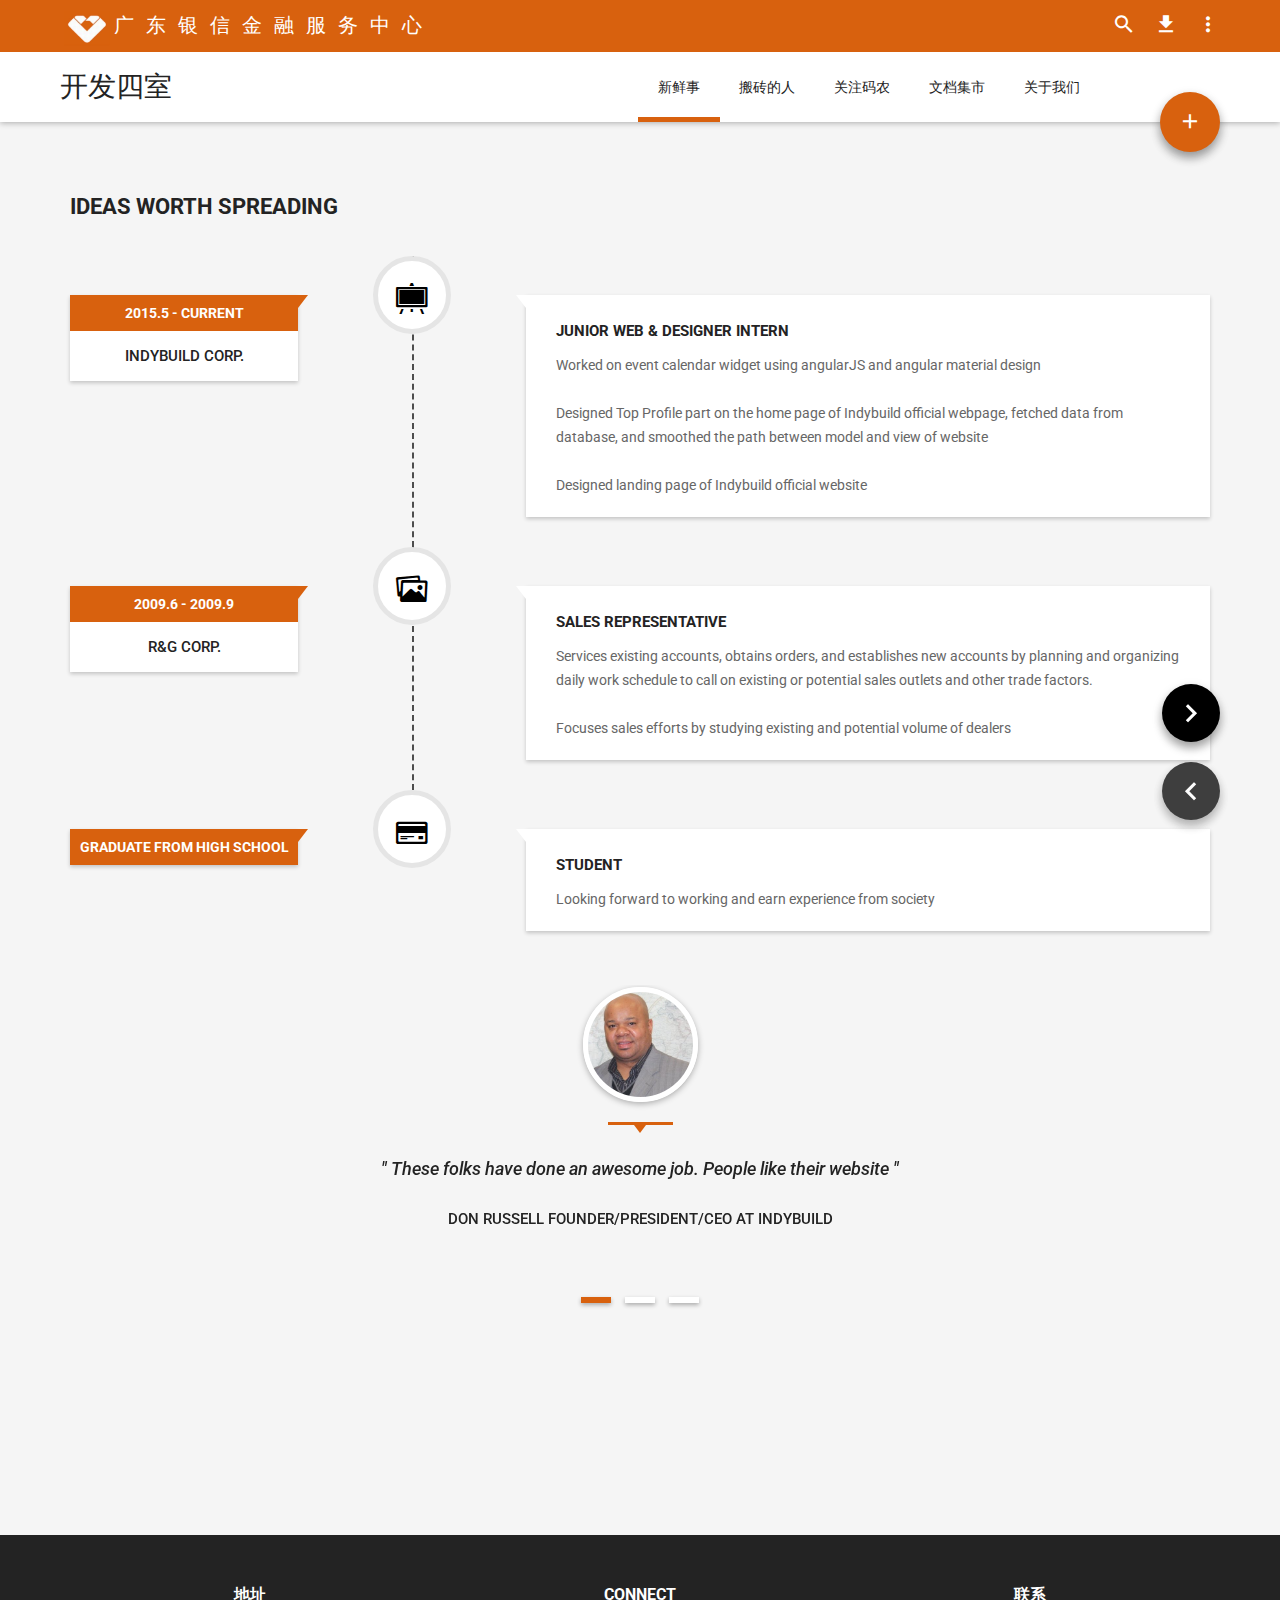
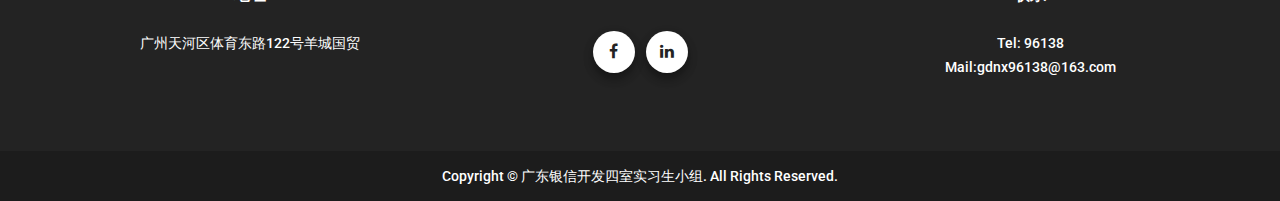
==== commit 75aca960: "logo" ====
--- a/index.html
+++ b/index.html
@@ -109,7 +109,7 @@
 		<!-- Header -->
 		<header class="header">
 			<div class="top clearfix">
-				<a href="#section8" class="available"><img style="height:34px;margin:4px" src="images/logo.png"><span style="letter-spacing:12px;font-size:20px">广东银信金融服务中心</span>
+				<a href="#section8" class="available"><img style="height:34px;margin:4px" src="images/logo.jpg"><span style="letter-spacing:12px;font-size:20px">广东银信金融服务中心</span>
 </a>
 				<div class="right-icons">
 					<a href="" class="open-search header-open-search"><i class="md md-search"></i></a>
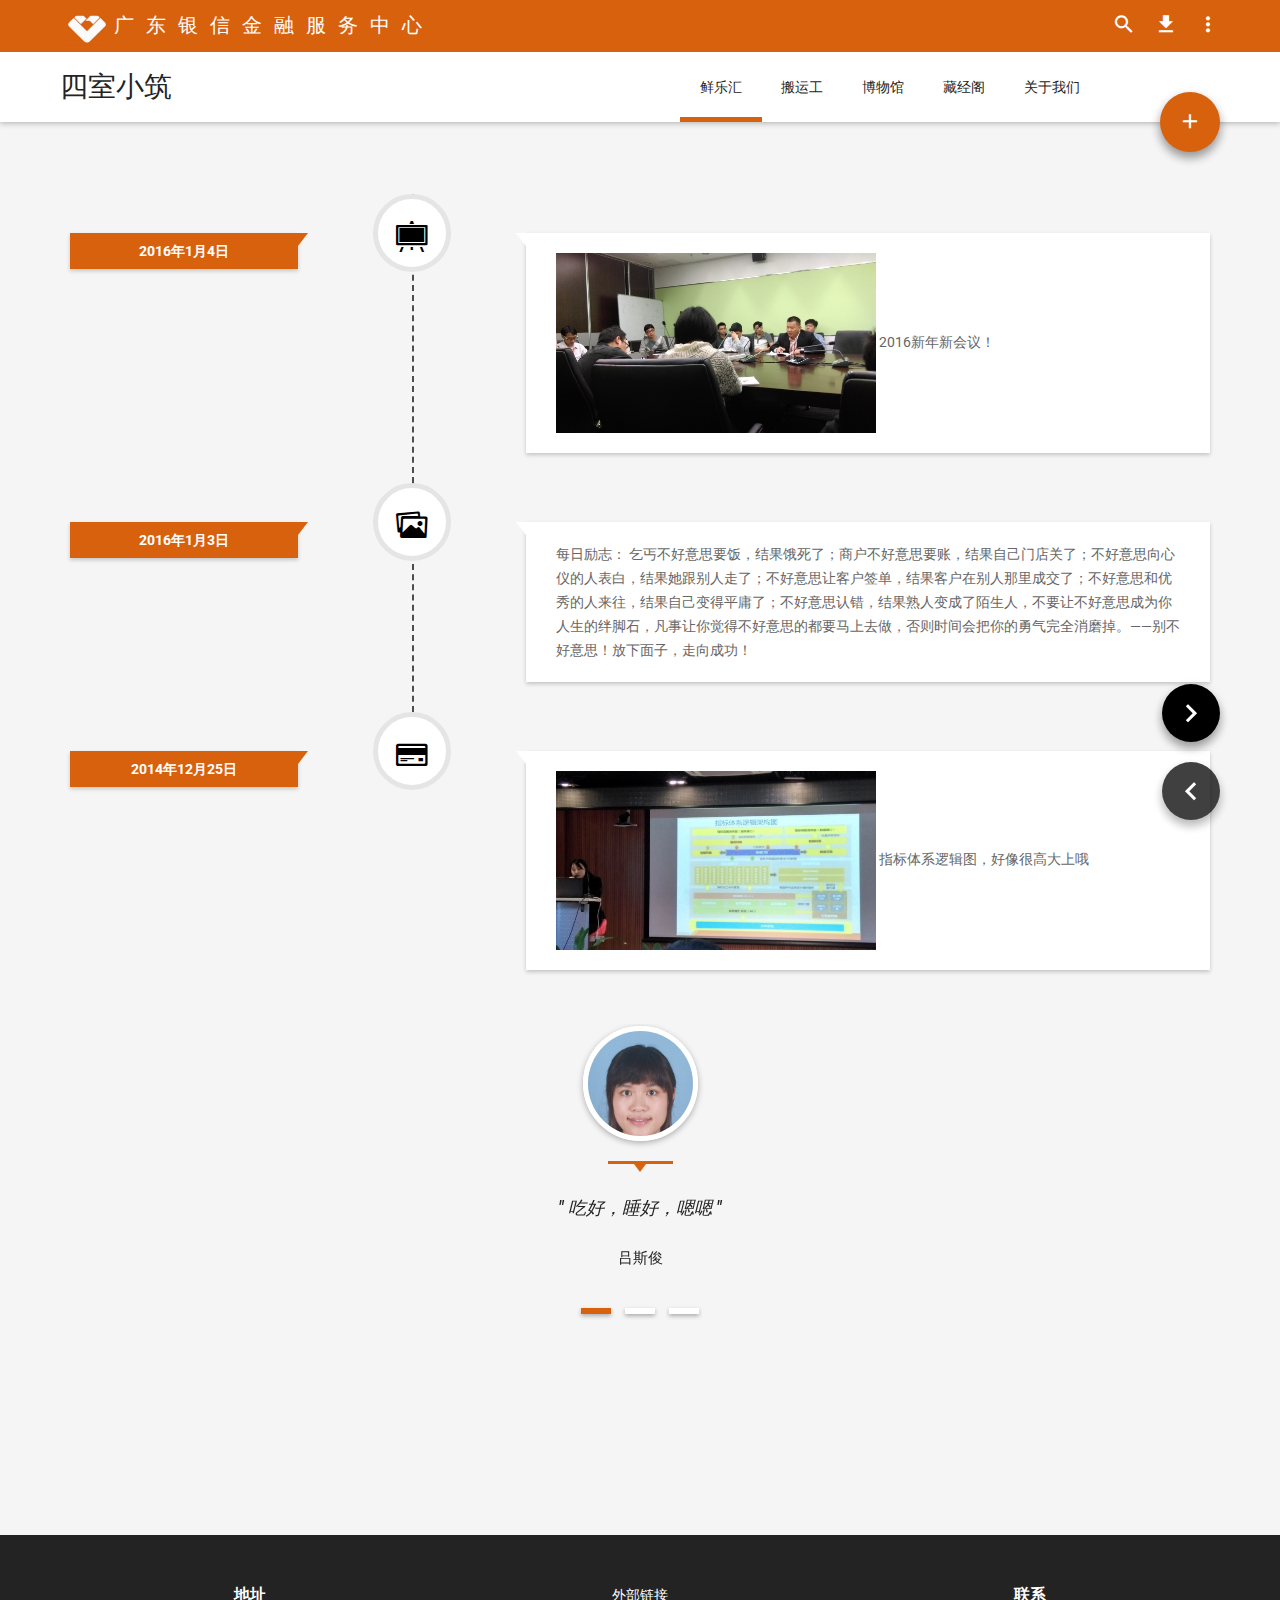
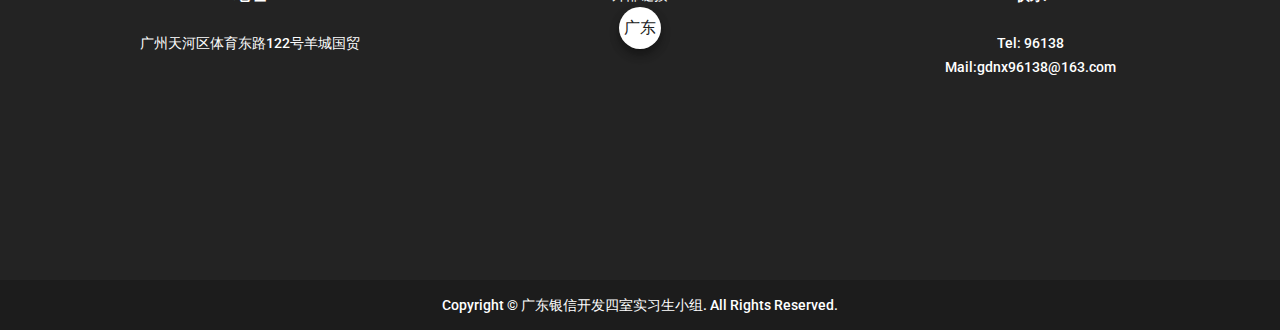
==== commit 956ea88c: "1/5" ====
--- a/index.html
+++ b/index.html
@@ -37,7 +37,7 @@
 			<a href="" class="search-close"><i class="md md-close"></i></a>
 			<div class="row">
 				<div class="col-sm-6 col-sm-offset-3">
-					<h4>Just Start Typing Text and Press Enter</h4>
+					<h4>搜索本站</h4>
 					<form class="search-form">
 						<input type="text" id="search" name="search" class="text-center" />
 					</form> <!-- end .search-form -->
@@ -57,15 +57,15 @@
 				<div class="slide-out-popup">
 					<nav class="social-nav">
 						<ul class="list-unstyled">
-							<li><a href="https://www.facebook.com/menglong.shu">qq</a></li>
+							<li><a href="#">新浪微博</a></li>
 							
-							<li><a href="https://www.linkedin.com/in/menglongshu">微信</a></li>
+							<li><a href="#">微信</a></li>
 							
 							
 						</ul> <!-- end .list-unstyled -->
 					</nav> <!-- end .social-nav -->
 				</div> <!-- end .slide-out-popup -->
-				<div class="image"><img src="images/pro.jpg" alt="alt text" class="img-responsive"></div>
+				<div class="image"><img src="images/regisger.png" alt="alt text" class="img-responsive"></div>
 				<div class="content">
 					<h5>用户登录</h5>
 					<span>欢迎进入四室小筑</span>
@@ -120,26 +120,26 @@
 				<div class="popup">
 					<nav class="social-nav">
 						<ul class="list-unstyled">
-							<li><a href="https://www.facebook.com/menglong.shu">qq</a></li>
+							<li><a href="#">新浪微博</a></li>
 							
-							<li><a href="https://www.linkedin.com/in/menglongshu">微信</a></li>
+							<li><a href="#">微信公众号</a></li>
 							
 						</ul> <!-- end .list-unstyled -->
 					</nav> <!-- end .social-nav -->
 				</div> <!-- end .popup -->
 			</div> <!-- end .top -->
 			<div class="bottom clearfix">
-				<div class="title"><a href="index.html">开发四室</a></div>
+				<div class="title"><a href="index.html">四室小筑</a></div>
 				<div class="header-action-button-wrapper">
 					<a href="" class="header-action-button action-button"><i class="md md-add"></i></a>
 				</div> <!-- end .header-action-button-wrapper -->
 				<a href="" class="responsive-menu-open">Menu <i class="fa fa-bars"></i></a>
 				<nav class="main-nav">
 					<ul class="list-unstyled">
-						<li class="active"><a href="#section1">新鲜事 </a></li>
-						<li><a href="#section2">搬砖的人</a></li>
-						<li><a href="#section3">关注码农</a></li>
-						<li><a href="#section4">文档集市</a></li>
+						<li class="active"><a href="#section1">鲜乐汇 </a></li>
+						<li><a href="#section2">搬运工</a></li>
+						<li><a href="#section3">博物馆</a></li>
+						<li><a href="#section4">藏经阁</a></li>
 						<li><a href="#section5">关于我们</a></li>
 						
 					</ul>
@@ -166,21 +166,17 @@
 				<!-- Home -->
 				<section id="section1">
 					<div class="container">
-						<h2> Ideas worth spreading</h2>
+						
                         
 						<div class="experience-timeline">
 							<div class="experience-block clearfix">
 								<div class="meta">
-									<span class="year">2015.5 - Current</span>
-									<span class="company">Indybuild Corp.</span>
+									<span class="year">2016年1月4日</span>
+									<span class="company"></span>
 								</div> <!-- end .meta -->
 								<div class="content">
-									<h5>Junior Web &  Designer Intern</h5>
-									<p>Worked on event calendar widget using angularJS and angular material design</p>
-                                    <p>Designed Top Profile part on the home page of Indybuild official webpage, fetched data from database, and smoothed the path between model and view of website
-                                    </p>
-                                    <p>Designed landing page of Indybuild official website
-                                    </p>
+									<img src="images/xinxianshi1.jpg" style="width:320px">
+                                    <span>2016新年新会议！</span>
 								</div> <!-- end .content -->
 								<div class="icon">
 									<i class="ion-easel"></i>
@@ -189,14 +185,13 @@
 							</div> <!-- end .experience-block -->
 							<div class="experience-block clearfix">
 								<div class="meta">
-									<span class="year">2009.6 - 2009.9</span>
-									<span class="company">R&G Corp. </span>
+									<span class="year">2016年1月3日</span>
+									<span class="company"> </span>
 								</div> <!-- end .meta -->
 								<div class="content">
-									<h5>sales representative</h5>
-									<p>Services existing accounts, obtains orders, and establishes new accounts by planning and organizing daily work schedule to call on existing or potential sales outlets and other trade factors.</p>
-                                    <p>Focuses sales efforts by studying existing and potential volume of dealers
-                                    </p>
+									每日励志：
+乞丐不好意思要饭，结果饿死了；商户不好意思要账，结果自己门店关了；不好意思向心仪的人表白，结果她跟别人走了；不好意思让客户签单，结果客户在别人那里成交了；不好意思和优秀的人来往，结果自己变得平庸了；不好意思认错，结果熟人变成了陌生人，不要让不好意思成为你人生的绊脚石，凡事让你觉得不好意思的都要马上去做，否则时间会把你的勇气完全消磨掉。——别不好意思！放下面子，走向成功！
+
 								</div> <!-- end .content -->
 								<div class="icon">
 									<i class="ion-images"></i>
@@ -205,12 +200,12 @@
 							</div> <!-- end .experience-block -->
 							<div class="experience-block clearfix">
 								<div class="meta">
-									<span class="year">Graduate from high school</span>
+									<span class="year">2014年12月25日</span>
 									<span class="company"></span>
 								</div> <!-- end .meta -->
 								<div class="content">
-									<h5>Student</h5>
-									<p>Looking forward to working and earn experience from society</p>
+									<image src="images/xinxianshi2.jpg" style="width:320px">
+                                        <span>指标体系逻辑图，好像很高大上哦</span>
 								</div> <!-- end .content -->
 								<div class="icon">
 									<i class="ion-card"></i>
@@ -223,23 +218,24 @@
 							<div class="col-sm-8 col-sm-offset-2">
 								<div class="testimonial-slider owl-carousel">
 									<div>
-										<div class="image"><img src="images/Don.jpg" alt="alt text"></div>
+										<div class="image"><img src="images/sijun.jpg" alt="alt text"></div>
 										<div class="sep"></div>
-										<p>" These folks have done an awesome job. People like their website "</p>
-										<span class="author">Don Russell
-Founder/President/CEO at IndyBuild</span>
+										<p>" 吃好，睡好，嗯嗯 "</p>
+										<span class="author">吕斯俊
+</span>
 									</div>
 									<div>
-										<div class="image"><img src="images/chetan.jpg" alt="alt text"></div>
+										<div class="image"><img src="images/donghui.jpg" alt="alt text"></div>
 										<div class="sep"></div>
-										<p>" Awesome to work with. Incredibly organized, easy to communicate with, responsive with next iterations, and beautiful work. "</p>
-										<span class="author">Chetan , Senior developer of Indybuild</span>
+										<p>" 办公地点很赞，同事们都很给力 "</p>
+										<span class="author">李东蔧
+</span>
 									</div>
 									<div>
-										<div class="image"><img src="images/goncharoff.jpg" alt="alt text"></div>
+										<div class="image"><img src="images/menglong.jpg" alt="alt text"></div>
 										<div class="sep"></div>
-										<p>"Best wishes ofr your future career. Congratulations on finishing the MS Degree and have the courage to study at Second City!"</p>
-										<span class="author">Vladimir Goncharoff, Lecturer of University of Illinois at Chicago</span>
+										<p>"希望以后能够更上一层楼"</p>
+										<span class="author">舒孟龙</span>
 									</div>
 								</div> <!-- end .testimonial-slider -->
 							</div> <!-- end .col-sm-8 -->
@@ -302,11 +298,11 @@
 						<h2>Life in 农信</h2>
 						<div class="portfolio-wrapper">
 							<div id="portfolio-filters" class="portfolio-filters">
-								<button class="button solid-button white-purple small" data-filter="*">Show All</button>
-								<button class="button solid-button white-purple small" data-filter=".branding">Improv</button>
-								<button class="button solid-button white-purple small" data-filter=".print">Drama Club</button>
-								<button class="button solid-button white-purple small" data-filter=".motion">Mexico English Camp</button>
-								<button class="button solid-button white-purple small" data-filter=".websites">Christmas Cantata</button>
+								<button class="button solid-button white-purple small" data-filter="*">显示所有</button>
+								<button class="button solid-button white-purple small" data-filter=".branding">工作</button>
+								<button class="button solid-button white-purple small" data-filter=".print">小生活</button>
+								<button class="button solid-button white-purple small" data-filter=".motion">团队建设</button>
+								<button class="button solid-button white-purple small" data-filter=".websites">小花絮</button>
 							</div>
 							<div id="portfolio" class="portfolio">
 								<div class="item branding ">
@@ -560,71 +556,32 @@
 
 				<!-- Education -->
 				<section id="section5">
+						
 					<div class="container">
-						<h2>Educational Value</h2>
-						<div class="education clearfix">
-							<div class="item">
-								<div class="marker"></div>
-								<div class="content" style="position:relative; top:-180px">
-									<span>University Of Illinois at Chicago</span>
-									<h4>Master Degree of Electrical and computer engineering</h4>
-								</div>
-								<div class="year" style="position:relative; top:-150px">2013 - 2015</div>
-							</div> <!-- end item -->
-							<div class="item">
-								<div class="marker"></div>
-								<div class="content">
-									<span>Northearstern University</span>
-									<h4>Bachelor Degree of Communication engineering</h4>
-								</div>
-								<div class="year">2010- 2013</div>
-							</div> <!-- end item -->
-							<div class="item">
-								<div class="marker"></div>
-								<div class="content">
-									<span>Sun Yat-sen Memorial Middle School</span>
-									<h4>High school</h4>
-								</div>
-								<div class="year">2007 - 2010</div>
-							</div> <!-- end item -->
-							
-							<div class="line"></div>
-						</div> <!-- end .education -->
-
-						<h2>Hobbies & Interest</h2>
+						<h2>联系我们</h2>
 						<div class="row">
-							<div class="col-sm-2 col-sm-offset-1 col-xs-6">
-								<div class="icon-box">
-									<div class="icon"><i class="ion-easel"></i></div>
-									<h6>Web Research</h6>
-								</div> <!-- end .icon-box -->
-							</div> <!-- end .col-sm-2 -->
-							<div class="col-sm-2 col-xs-6">
-								<div class="icon-box">
-									<div class="icon"><i class="ion-ios-camera-outline"></i></div>
-									<h6>Movie</h6>
-								</div> <!-- end .icon-box -->
-							</div> <!-- end .col-sm-2 -->
-							<div class="col-sm-2 col-xs-6">
-								<div class="icon-box">
-									<div class="icon"><i class="ion-plane"></i></div>
-									<h6>Travelling</h6>
-								</div> <!-- end .icon-box -->
-							</div> <!-- end .col-sm-2 -->
-							<div class="col-sm-2 col-xs-6">
-								<div class="icon-box">
-									<div class="icon"><i class="ion-ios-bookmarks-outline"></i></div>
-									<h6>Book Reading</h6>
-								</div> <!-- end .icon-box -->
-							</div> <!-- end .col-sm-2 -->
-							<div class="col-sm-2 col-xs-6">
-								<div class="icon-box">
-									<div class="icon"><i class="ion-ios-musical-notes"></i></div>
-									<h6>Music</h6>
-								</div> <!-- end .icon-box -->
-							</div> <!-- end .col-sm-2 -->
-						</div> <!-- end .row -->
+							<div class="col-sm-5">
+								<h5> 地址</h5>
+								<ul class="list-icons list-unstyled">
+									<li><i class="ion-ios-location-outline"></i>广州天河区体育东路122号羊城国贸<br /></li>
+									<li><i class="ion-iphone"></i>电话: 96138</li>
+									<li><i class="ion-ios-email-outline"></i>邮箱: <a href="mailto:example@gmail.com">gdnx96138@163.com</a></li>
+								
+								</ul>
+								<div class="spacer"></div>
+								<div class="social-icons">
+									
+								</div> <!-- end .social-icons -->
+								<div class="spacer"></div>
+							</div>
+                           
+                            <!--百度地图容器-->
+  <div style="width:600px;height:450px;border:#ccc solid 1px;" id="dituContent"></div>
+						
+						</div>
+						
 					</div> <!-- end .container -->
+				
 				</section> <!-- end #section1 -->
 
 			
@@ -635,7 +592,7 @@
 				<!-- Contact -->
 				<section id="section8">
 					<div class="container">
-						<h2>Get In Touch With Me</h2>
+						<h2>联系我们</h2>
 						<div class="row">
 							<div class="col-sm-5">
 								<h5> 地址</h5>
@@ -654,7 +611,9 @@
 								</div> <!-- end .social-icons -->
 								<div class="spacer"></div>
 							</div>
-                            <iframe width="600" height="450" frameborder="0" style="border:0" src="https://www.google.com/maps/embed/v1/place?q=3009%20S%20Union%20Ave%2C%20Chicago%2C%20IL%2C%20United%20States&key=AIzaSyDcnPpLnPESQn7SeN0eC4Ijc-5litxyrIU" allowfullscreen></iframe>
+                           
+                            <!--百度地图容器-->
+  <div style="width:600px;height:450px;border:#ccc solid 1px;" id="dituContent"></div>
 						
 						</div>
 						
@@ -682,11 +641,11 @@
 							<p>广州天河区体育东路122号羊城国贸</p>
 						</div> <!-- end .col-sm-4 -->
 						<div class="col-sm-4">
-							<h4>Connect</h4>
+							<h>外部链接</h4>
 							<div class="social-icons">
-								<a href="https://www.facebook.com/menglong.shu" class="social-icon"><i class="fa fa-facebook"></i></a>
-
-								<a href="https://www.linkedin.com/in/menglongshu" class="social-icon"><i class="fa fa-linkedin"></i></a>
+								<a href="http://www.gdrcu.com/" class="social-icon">广东农村信用社联合社</a>
+
+								
 								
 							</div> <!-- end .social-icons -->
 						</div> <!-- end .col-sm-4 -->
@@ -700,6 +659,112 @@
 			<div class="bottom">Copyright &copy; 广东银信开发四室实习生小组. All Rights Reserved.</div> <!-- end .bottom -->
             
 		</footer> <!-- end .footer -->
+        
+        <script type="text/javascript" src="http://api.map.baidu.com/api?key=&v=1.1&services=true"></script>
+
+
+  <!--百度地图容器-->
+  
+
+<script type="text/javascript">
+    //创建和初始化地图函数：
+    function initMap(){
+        createMap();//创建地图
+        setMapEvent();//设置地图事件
+        addMapControl();//向地图添加控件
+        addMarker();//向地图中添加marker
+    }
+    
+    //创建地图函数：
+    function createMap(){
+        var map = new BMap.Map("dituContent");//在百度地图容器中创建一个地图
+        var point = new BMap.Point(113.336208,23.142772);//定义一个中心点坐标
+        map.centerAndZoom(point,18);//设定地图的中心点和坐标并将地图显示在地图容器中
+        window.map = map;//将map变量存储在全局
+    }
+    
+    //地图事件设置函数：
+    function setMapEvent(){
+        map.enableDragging();//启用地图拖拽事件，默认启用(可不写)
+        map.enableScrollWheelZoom();//启用地图滚轮放大缩小
+        map.enableDoubleClickZoom();//启用鼠标双击放大，默认启用(可不写)
+        map.enableKeyboard();//启用键盘上下左右键移动地图
+    }
+    
+    //地图控件添加函数：
+    function addMapControl(){
+        //向地图中添加缩放控件
+    var ctrl_nav = new BMap.NavigationControl({anchor:BMAP_ANCHOR_BOTTOM_RIGHT,type:BMAP_NAVIGATION_CONTROL_LARGE});
+    map.addControl(ctrl_nav);
+        //向地图中添加缩略图控件
+    var ctrl_ove = new BMap.OverviewMapControl({anchor:BMAP_ANCHOR_TOP_RIGHT,isOpen:1});
+    map.addControl(ctrl_ove);
+        //向地图中添加比例尺控件
+    var ctrl_sca = new BMap.ScaleControl({anchor:BMAP_ANCHOR_BOTTOM_RIGHT});
+    map.addControl(ctrl_sca);
+    }
+    
+    //标注点数组
+    var markerArr = [{title:"here",content:"here",point:"113.33522|23.141941",isOpen:0,icon:{w:21,h:21,l:0,t:0,x:6,lb:5}}
+         ];
+    //创建marker
+    function addMarker(){
+        for(var i=0;i<markerArr.length;i++){
+            var json = markerArr[i];
+            var p0 = json.point.split("|")[0];
+            var p1 = json.point.split("|")[1];
+            var point = new BMap.Point(p0,p1);
+            var iconImg = createIcon(json.icon);
+            var marker = new BMap.Marker(point,{icon:iconImg});
+            var iw = createInfoWindow(i);
+            var label = new BMap.Label(json.title,{"offset":new BMap.Size(json.icon.lb-json.icon.x+10,-20)});
+            marker.setLabel(label);
+            map.addOverlay(marker);
+            label.setStyle({
+                        borderColor:"#808080",
+                        color:"#333",
+                        cursor:"pointer"
+            });
+            
+            (function(){
+                var index = i;
+                var _iw = createInfoWindow(i);
+                var _marker = marker;
+                _marker.addEventListener("click",function(){
+                    this.openInfoWindow(_iw);
+                });
+                _iw.addEventListener("open",function(){
+                    _marker.getLabel().hide();
+                })
+                _iw.addEventListener("close",function(){
+                    _marker.getLabel().show();
+                })
+                label.addEventListener("click",function(){
+                    _marker.openInfoWindow(_iw);
+                })
+                if(!!json.isOpen){
+                    label.hide();
+                    _marker.openInfoWindow(_iw);
+                }
+            })()
+        }
+    }
+    //创建InfoWindow
+    function createInfoWindow(i){
+        var json = markerArr[i];
+        var iw = new BMap.InfoWindow("<b class='iw_poi_title' title='" + json.title + "'>" + json.title + "</b><div class='iw_poi_content'>"+json.content+"</div>");
+        return iw;
+    }
+    //创建一个Icon
+    function createIcon(json){
+        var icon = new BMap.Icon("http://app.baidu.com/map/images/us_mk_icon.png", new BMap.Size(json.w,json.h),{imageOffset: new BMap.Size(-json.l,-json.t),infoWindowOffset:new BMap.Size(json.lb+5,1),offset:new BMap.Size(json.x,json.h)})
+        return icon;
+    }
+    
+    initMap();//创建和初始化地图
+</script>
+
+
         
 
 		<!-- jQuery -->
@@ -722,8 +787,7 @@
 		<!-- Images Loaded -->
 		<script src="js/imagesloaded.pkgd.min.js"></script>
 		<!-- google maps -->
-		<script src="https://maps.googleapis.com/maps/api/js?v=3.exp"></script>
-		<!-- Scripts.js -->
+		
 		<script src="js/scripts.js"></script>
 
 	</body>
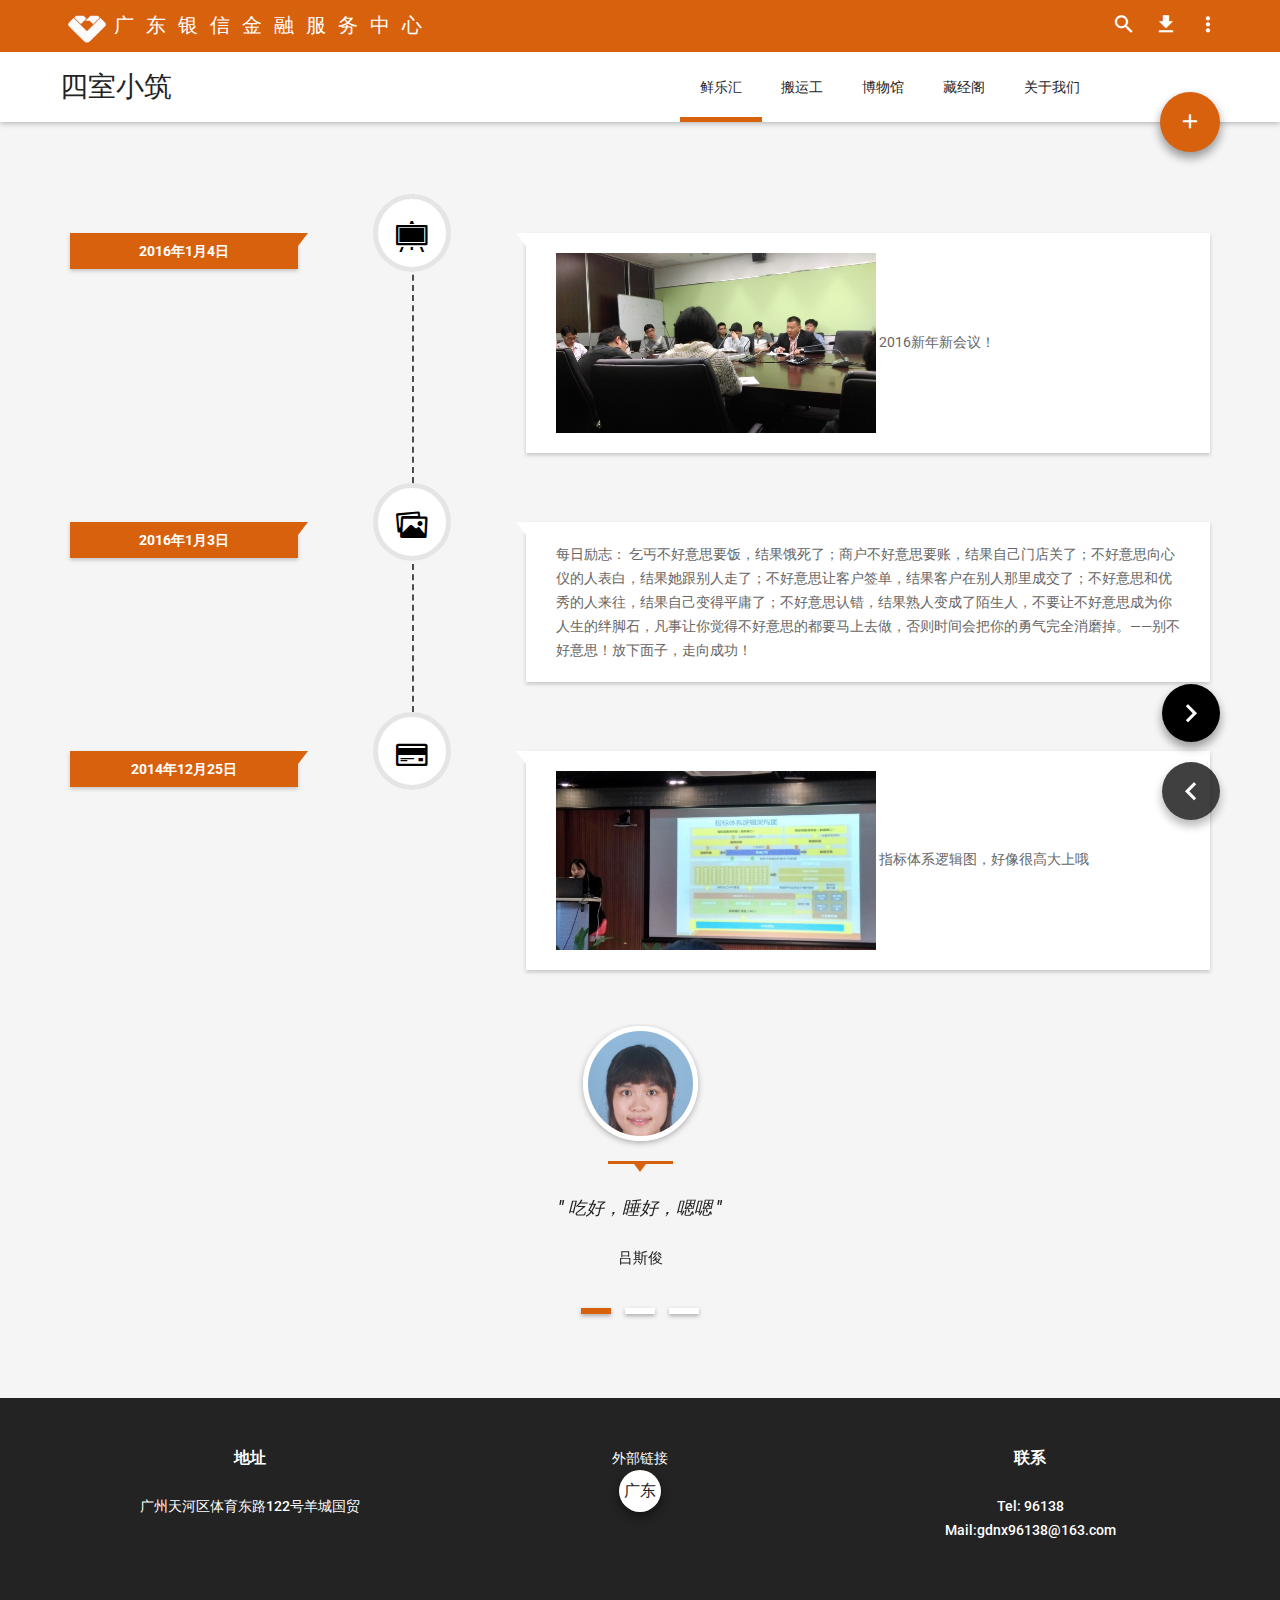
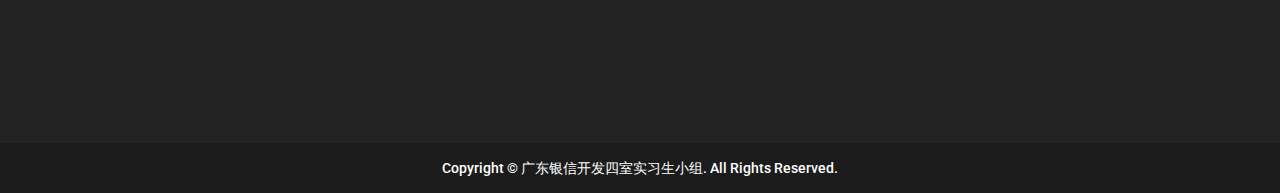
==== commit f5d60f5a: "last one not done" ====
--- a/index.html
+++ b/index.html
@@ -109,12 +109,12 @@
 		<!-- Header -->
 		<header class="header">
 			<div class="top clearfix">
-				<a href="#section8" class="available"><img style="height:34px;margin:4px" src="images/logo.jpg"><span style="letter-spacing:12px;font-size:20px">广东银信金融服务中心</span>
+				<a href="#section5" class="available"><img style="height:34px;margin:4px" src="images/logo.jpg"><span style="letter-spacing:12px;font-size:20px">广东银信金融服务中心</span>
 </a>
 				<div class="right-icons">
 					<a href="" class="open-search header-open-search"><i class="md md-search"></i></a>
-					<a href="" class="download"><i class="md md-file-download"></i></a>
-					<a href="" class="share"><i class="md md-more-vert"></i></a>
+					<a href="#section4" class="download"><i class="md md-file-download"></i></a>
+					<a href="" class="share"><i class=" md md-more-vert"></i></a>
 				</div> <!-- end .right-icons -->
 				<!-- Popup -->
 				<div class="popup">
@@ -306,190 +306,173 @@
 							</div>
 							<div id="portfolio" class="portfolio">
 								<div class="item branding ">
-									<img src="images/improv_oac.jpg" alt="alt text" class="img-responsive">
-									<a href="#" class="overlay">
-										<div class="background"></div>
-										<div class="meta">
-											<span class="title">The second city logo</span>
-											<span class="category">Improv</span>
+									<img src="images/work1.jpg" alt="alt text" class="img-responsive">
+									<a href="#" class="overlay">
+										<div class="background"></div>
+										<div class="meta">
+											<span class="title">办公室</span>
+											<span class="category">A</span>
 										</div> <!-- end .meta -->
 									</a> <!-- end .overlay -->
 								</div> <!-- end .item -->
 								<div class="item branding ">
-									<img src="images/improv_oc.jpg" alt="alt text" class="img-responsive">
-									<a href="#" class="overlay">
-										<div class="background"></div>
-										<div class="meta">
-											<span class="title">On show</span>
-											<span class="category">Improv</span>
+									<img src="images/work2.jpg" alt="alt text" class="img-responsive">
+									<a href="#" class="overlay">
+										<div class="background"></div>
+										<div class="meta">
+											<span class="title">办公室</span>
+											<span class="category">我们</span>
 										</div> <!-- end .meta -->
 									</a> <!-- end .overlay -->
 								</div> <!-- end .item -->
 								<div class="item branding ">
-									<img src="images/improv_groupc.jpg" alt="alt text" class="img-responsive">
-									<a href="#" class="overlay">
-										<div class="background"></div>
-										<div class="meta">
-											<span class="title">picture with my group member and improv teacher</span>
-											<span class="category">Improv</span>
+									<img src="images/work3.jpg" alt="alt text" class="img-responsive">
+									<a href="#" class="overlay">
+										<div class="background"></div>
+										<div class="meta">
+											<span class="title">办公室</span>
+											<span class="category">他们</span>
 										</div> <!-- end .meta -->
 									</a> <!-- end .overlay -->
 								</div> <!-- end .item -->
 								<div class="item print  ">
-									<img src="images/drama_group1.jpg" alt="alt text" class="img-responsive">
-									<a href="#" class="overlay">
-										<div class="background"></div>
-										<div class="meta">
-											<span class="title">group picture</span>
-											<span class="category">drama club</span>
+									<img src="images/life1.jpg" alt="alt text" class="img-responsive">
+									<a href="#" class="overlay">
+										<div class="background"></div>
+										<div class="meta">
+											<span class="title">实习</span>
+											<span class="category">培训</span>
 										</div> <!-- end .meta -->
 									</a> <!-- end .overlay -->
 								</div> <!-- end .item -->
 								<div class="item print ">
-									<img src="images/drama_me.jpg" alt="alt text" class="img-responsive">
-									<a href="#" class="overlay">
-										<div class="background"></div>
-										<div class="meta">
-											<span class="title">me in the scene</span>
-											<span class="category">drama</span>
+									<img src="images/life2%20.jpg" alt="alt text" class="img-responsive">
+									<a href="#" class="overlay">
+										<div class="background"></div>
+										<div class="meta">
+											<span class="title">参观</span>
+											<span class="category">东莞农商行&午餐</span>
 										</div> <!-- end .meta -->
 									</a> <!-- end .overlay -->
 								</div> <!-- end .item -->
                                 	<div class="item print ">
-									<img src="images/drama_meandben.jpg" alt="alt text" class="img-responsive">
-									<a href="#" class="overlay">
-										<div class="background"></div>
-										<div class="meta">
-											<span class="title">me and Ben in the scene</span>
-											<span class="category">drama</span>
+									<img src="images/life3.jpg" alt="alt text" class="img-responsive">
+									<a href="#" class="overlay">
+										<div class="background"></div>
+										<div class="meta">
+											<span class="title">实习</span>
+											<span class="category">培训</span>
 										</div> <!-- end .meta -->
 									</a> <!-- end .overlay -->
 								</div> <!-- end .item -->
                                 <div class="item print ">
-									<img src="images/drama_scene1.jpg" alt="alt text" class="img-responsive">
-									<a href="#" class="overlay">
-										<div class="background"></div>
-										<div class="meta">
-											<span class="title">we in the scene</span>
-											<span class="category">drama</span>
+									<img src="images/life4.jpg" alt="alt text" class="img-responsive">
+									<a href="#" class="overlay">
+										<div class="background"></div>
+										<div class="meta">
+											<span class="title">舌尖上的银信</span>
+											<span class="category">早餐</span>
 										</div> <!-- end .meta -->
 									</a> <!-- end .overlay -->
 								</div> <!-- end .item -->
                                 	<div class="item print ">
-									<img src="images/drama_scene2.jpg" alt="alt text" class="img-responsive">
-									<a href="#" class="overlay">
-										<div class="background"></div>
-										<div class="meta">
-											<span class="title">we in the scene</span>
-											<span class="category">drama</span>
+									<img src="images/life5.jpg" alt="alt text" class="img-responsive">
+									<a href="#" class="overlay">
+										<div class="background"></div>
+										<div class="meta">
+											<span class="title">舌尖上的银信</span>
+											<span class="category">午餐</span>
 										</div> <!-- end .meta -->
 									</a> <!-- end .overlay -->
 								</div> <!-- end .item -->
 								<div class="item motion">
-									<img src="images/camp_all.jpg" alt="alt text" class="img-responsive">
-									<a href="#" class="overlay">
-										<div class="background"></div>
-										<div class="meta">
-											<span class="title">group picture</span>
-											<span class="category">Camp in Mexico</span>
+									<img src="images/team1.JPG" alt="alt text" class="img-responsive">
+									<a href="#" class="overlay">
+										<div class="background"></div>
+										<div class="meta">
+											<span class="title">四室小筑</span>
+											<span class="category">讨论</span>
 										</div> <!-- end .meta -->
 									</a> <!-- end .overlay -->
 								</div> <!-- end .item -->
                                 	<div class="item motion">
-									<img src="images/camp_dance.jpg" alt="alt text" class="img-responsive">
-									<a href="#" class="overlay">
-										<div class="background"></div>
-										<div class="meta">
-											<span class="title">They are learning and practicing dancing</span>
-											<span class="category">Camp in Mexico</span>
+									<img src="images/team2.JPG" alt="alt text" class="img-responsive">
+									<a href="#" class="overlay">
+										<div class="background"></div>
+										<div class="meta">
+											<span class="title">开发四室</span>
+											<span class="category">例会</span>
 										</div> <!-- end .meta -->
 									</a> <!-- end .overlay -->
 								</div> <!-- end .item -->
                                 	<div class="item motion">
-									<img src="images/camp_discuss.jpg" alt="alt text" class="img-responsive">
-									<a href="#" class="overlay">
-										<div class="background"></div>
-										<div class="meta">
-											<span class="title">We are discussing in a group</span>
-											<span class="category">Camp in Mexico</span>
+									<img src="images/team7.JPG" alt="alt text" class="img-responsive">
+									<a href="#" class="overlay">
+										<div class="background"></div>
+										<div class="meta">
+											<span class="title">四室小筑</span>
+											<span class="category">蹲</span>
 										</div> <!-- end .meta -->
 									</a> <!-- end .overlay -->
 								</div> <!-- end .item -->
                                 	<div class="item motion">
-									<img src="images/camp_myStudent.jpg" alt="alt text" class="img-responsive">
-									<a href="#" class="overlay">
-										<div class="background"></div>
-										<div class="meta">
-											<span class="title">I help my student practicing dancing</span>
-											<span class="category">Camp in Mexico</span>
+									<img src="images/team3.JPG" alt="alt text" class="img-responsive">
+									<a href="#" class="overlay">
+										<div class="background"></div>
+										<div class="meta">
+											<span class="title">银信2016届“老”鲜肉</span>
+											<span class="category">午餐时间</span>
 										</div> <!-- end .meta -->
 									</a> <!-- end .overlay -->
 								</div> <!-- end .item -->
                                 
                                 <div class="item motion">
-									<img src="images/capme_security.jpg" alt="alt text" class="img-responsive">
-									<a href="#" class="overlay">
-										<div class="background"></div>
-										<div class="meta">
-											<span class="title">picture with polices who protect us  in Mexico</span>
-											<span class="category">Camp in Mexico</span>
+									<img src="images/team4.JPG" alt="alt text" class="img-responsive">
+									<a href="#" class="overlay">
+										<div class="background"></div>
+										<div class="meta">
+											<span class="title">四室小筑</span>
+											<span class="category">上</span>
 										</div> <!-- end .meta -->
 									</a> <!-- end .overlay -->
 								</div> <!-- end .item -->
 							
 								<div class="item print">
-									<img src="images/drama_empty.jpg" alt="alt text" class="img-responsive">
-									<a href="#" class="overlay">
-										<div class="background"></div>
-										<div class="meta">
-											<span class="title">empty stage</span>
-											<span class="category">drama</span>
+									<img src="images/life6.jpg" alt="alt text" class="img-responsive">
+									<a href="#" class="overlay">
+										<div class="background"></div>
+										<div class="meta">
+											<span class="title">舌尖上的银信</span>
+											<span class="category">午餐</span>
 										</div> <!-- end .meta -->
 									</a> <!-- end .overlay -->
 								</div> <!-- end .item -->
 								<div class="item motion">
-									<img src="images/camp_activity.jpg" alt="alt text" class="img-responsive">
-									<a href="#" class="overlay">
-										<div class="background"></div>
-										<div class="meta">
-											<span class="title">actiity</span>
-											<span class="category">Mexico</span>
-										</div> <!-- end .meta -->
-									</a> <!-- end .overlay -->
-								</div> <!-- end .item -->
-								<div class="item websites">
-									<img src="images/Cantata_1.jpg" alt="alt text" class="img-responsive">
-									<a href="#" class="overlay">
-										<div class="background"></div>
-										<div class="meta">
-											<span class="title">Chicago</span>
-											<span class="category">Cantata</span>
-										</div> <!-- end .meta -->
-									</a> <!-- end .overlay -->
-								</div> <!-- end .item -->
-                                <div class="item websites">
-									<img src="images/Cantata_2.jpg" alt="alt text" class="img-responsive">
-									<a href="#" class="overlay">
-										<div class="background"></div>
-										<div class="meta">
-											<span class="title">Inside</span>
-											<span class="category">Cantata</span>
-										</div> <!-- end .meta -->
-									</a> <!-- end .overlay -->
-								</div> <!-- end .item -->
-                                <div class="item websites">
-									<img src="images/Cantata_3.jpg" alt="alt text" class="img-responsive">
-									<a href="#" class="overlay">
-										<div class="background"></div>
-										<div class="meta">
-											<span class="title">Outsite</span>
-											<span class="category">Cantata</span>
-										</div> <!-- end .meta -->
-									</a> <!-- end .overlay -->
-								</div> <!-- end .item -->
+									<img src="images/team5.JPG" alt="alt text" class="img-responsive">
+									<a href="#" class="overlay">
+										<div class="background"></div>
+										<div class="meta">
+											<span class="title">四室小筑</span>
+											<span class="category">高</span>
+										</div> <!-- end .meta -->
+									</a> <!-- end .overlay -->
+								</div> <!-- end .item -->
+                                <div class="item motion">
+									<img src="images/team6.JPG" alt="alt text" class="img-responsive">
+									<a href="#" class="overlay">
+										<div class="background"></div>
+										<div class="meta">
+											<span class="title">四室小筑</span>
+											<span class="category">大</span>
+										</div> <!-- end .meta -->
+									</a> <!-- end .overlay -->
+								</div> <!-- end .item -->
+                             
+                          
+                            
 							</div> <!-- end .portfolio -->
 							<div class="portfolio-load-more">
-								<a href="#" class="button solid-button white icon-right">Load More Work<i class="md-refresh"></i></a>
+								<a href="#" class="button solid-button white icon-right">加载更多<i class="md-refresh"></i></a>
 							</div> <!-- end .portfolio-load-more -->
 						</div> <!-- end .portfolio-wrapper -->
 					</div> <!-- end .container -->
@@ -497,15 +480,15 @@
 				<!-- Experience -->
 				<section id="section4">
 					<div class="container">
-						<h2>四室那些事儿</h2>
+						<h2></h2>
 						<div class="blog-posts masonry" id="blog-masonry">
 							<div class="blog-grid-sizer"></div>
 							<div class="blog-post image-left">
 								<div class="inner">
-									<a href="single-project.html"><div class="image" style="background-image: url('images/nao.jpg');"></div></a>
+									<a href="single-project.html"><div class="image" style="background-image: url('images/p2p.jpg');"></div></a>
 									<div class="content">
-										<span class="date">   Fall, 2013   Chicago, IL</span>
-										<h4><a href="single-project.html">Robotics Research & Design Project</a></h4>
+										<span class="date">  2016年1月5日</span>
+										<h4><a href="">P2P之上，从“全民重信”到“全民众信”</a></h4>
 										<footer>
 											
 											<span class="share-link"><a href="single-blog-post.html"><i class="fa fa-share-alt"></i></a></span>
@@ -516,8 +499,8 @@
 							<div class="blog-post">
 								<div class="inner">
 									<div class="content">
-										<span class="date">Spring, 2014   Chicago, IL	</span>
-										<h4><a href="single-blog-post.html">Spinner Clock Design Project </a></h4>
+										<span class="date">2016年1月3日	</span>
+										<h4><a href="">展望2016，如何做时间的朋友 </a></h4>
 										<footer>
 											
 											<span class="share-link"><a href="single-project-spinner.html"><i class="fa fa-share-alt"></i></a></span>
@@ -527,7 +510,7 @@
 							</div> <!-- end .blog-post -->
 							<div class="blog-post image-top">
 								<div class="inner">
-									<a href="single-project-spinner.html"><div class="image" style="background-image: url('images/spinner_theme.jpg');"></div></a>
+									<a href=""><div class="image" style="background-image: url('images/spinner_theme.jpg');"></div></a>
 								
 								</div> <!-- end .inner -->
 							</div> <!-- end .blog-post -->
@@ -538,8 +521,8 @@
 								<div class="inner">
 									<a href="single-project%20-%20image.html"><div class="image" style="background-image: url('images/image_pro_home.jpg');"></div></a>
 									<div class="content">
-										<span class="date">SPRING,2014 CHICAGO,IL</span>
-										<h4><a href="single-project%20-%20image.html">FACE RECOGNITION</a></h4>
+										<span class="date">2014年12月20日</span>
+										<h4><a href="">人脸识别成金融业“新宠”</a></h4>
 										
 									</div> <!-- end .content -->
 								</div> <!-- end .inner -->
@@ -557,7 +540,12 @@
 				<!-- Education -->
 				<section id="section5">
 						
-					<div class="container">
+                    <div class="container"><p>广东省农村信用社联合社成立于2005年8月5日，是广东省政府履行对全省农村信用社、农村商业银行（以下统称农合机构）管理职能的载体和平台。省联社党委统一领导和垂直管理全省农合机构党的工作。</p>
+                        <p> 2005年以来，省联社带领全省农合机构以服务“三农”、支持中小微企业和县域经济发展为宗旨，以深化改革为契机，解放思想、开拓创新，实现了各项业务的跨越式发展，开辟了广东农信发展历史的新纪元。截至2014年6月底，全省农合机构共有各类网点约5600个，营业人员6万余人，是广东省内营业网点最多、服务面最广的金融机构；本外币各项存款余额14552.15 亿元，本外币各项贷款余额9049.58 亿元，存贷款规模在省内银行业金融机构中均位居第一，在全国农信系统中居首位。</p>
+
+                        <p> 广东省农村信用社联合社成立于2005年8月5日，是广东省政府履行对全省农村信用社、农村商业银行（以下统称农合机构）管理职能的载体和平台。省联社党委统一领导和垂直管理全省农合机构党的工作。</p>
+                        <p> 2005年以来，省联社带领全省农合机构以服务“三农”、支持中小微企业和县域经济发展为宗旨，以深化改革为契机，解放思想、开拓创新，实现了各项业务的跨越式发展，开辟了广东农信发展历史的新纪元。截至2014年6月底，全省农合机构共有各类网点约5600个，营业人员6万余人，是广东省内营业网点最多、服务面最广的金融机构；本外币各项存款余额14552.15 亿元，本外币各项贷款余额9049.58 亿元，存贷款规模在省内银行业金融机构中均位居第一，在全国农信系统中居首位。</p>
+
 						<h2>联系我们</h2>
 						<div class="row">
 							<div class="col-sm-5">
@@ -604,10 +592,8 @@
 								</ul>
 								<div class="spacer"></div>
 								<div class="social-icons">
-									<a href="" class="social-icon"><i class="fa fa-facebook"></i></a>
 									
-									<a href="" class="social-icon"><i class="fa fa-google-plus"></i></a>
-								
+								 
 								</div> <!-- end .social-icons -->
 								<div class="spacer"></div>
 							</div>
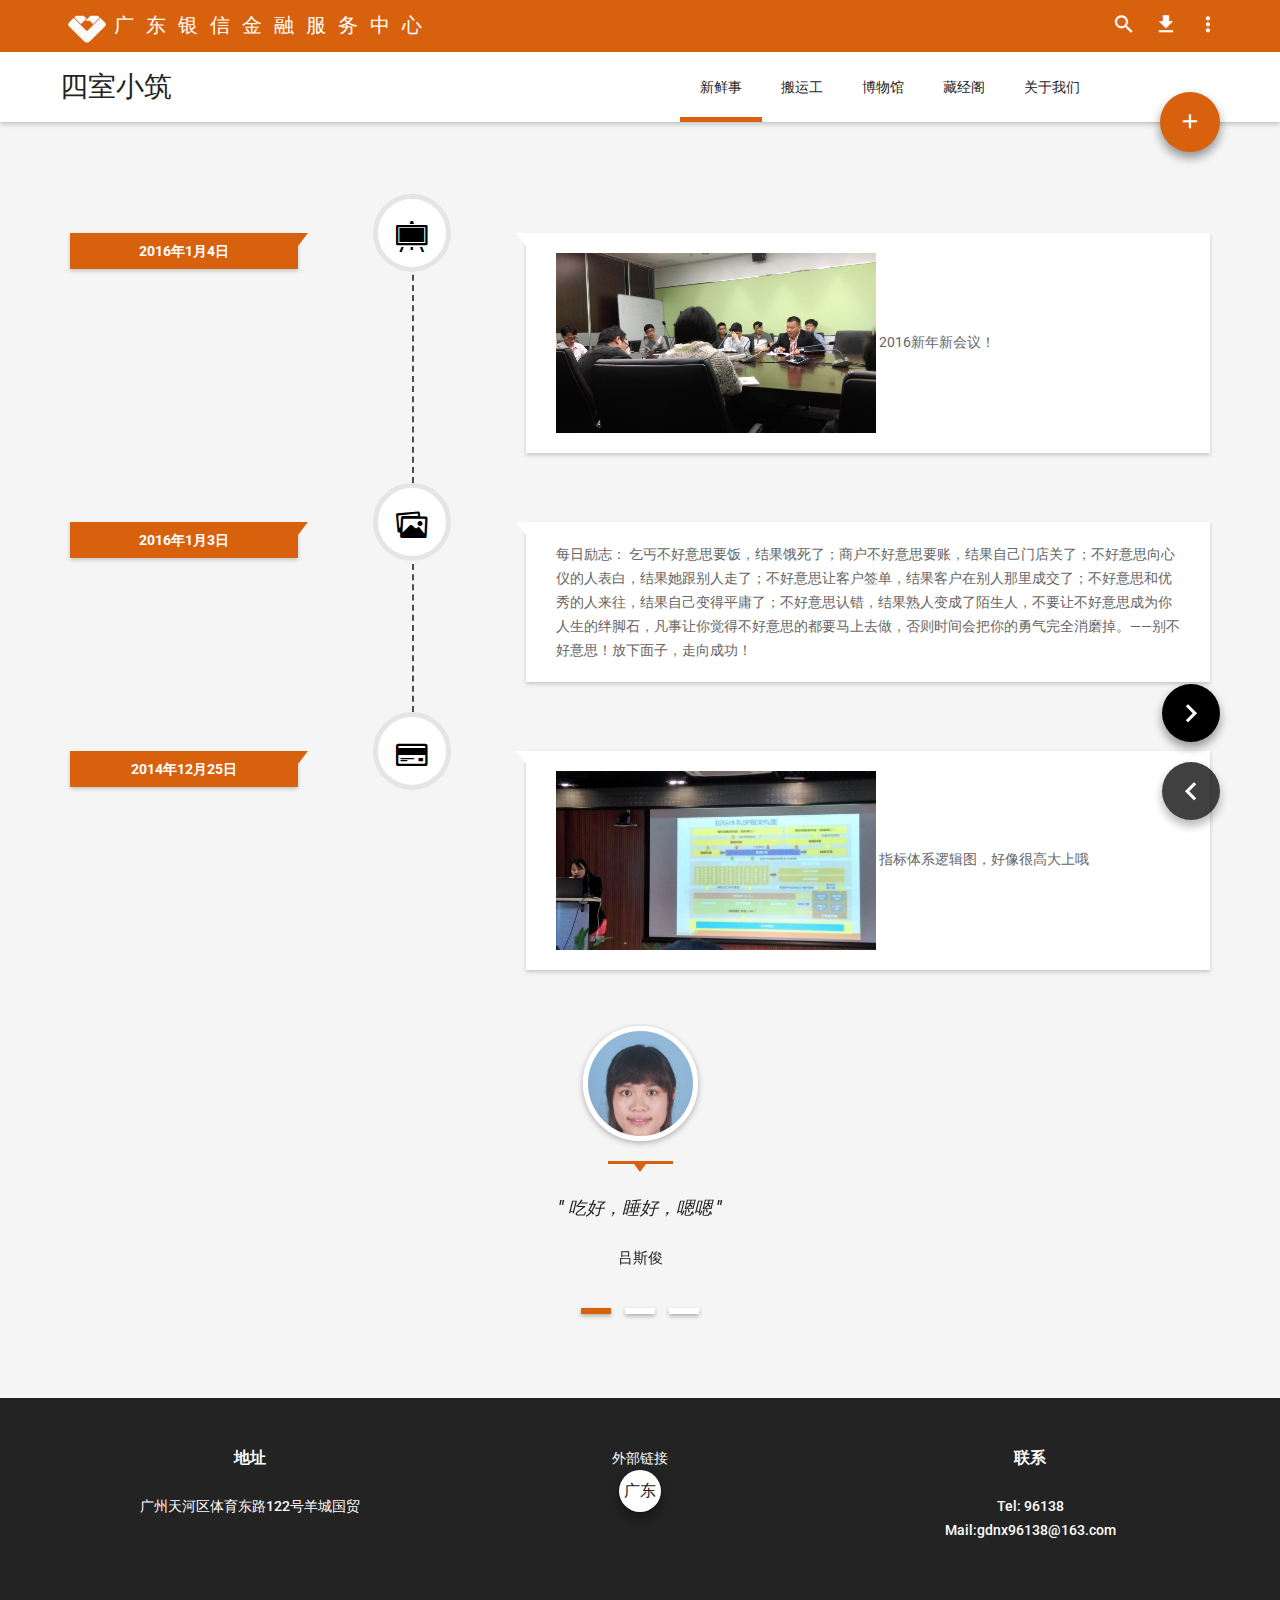
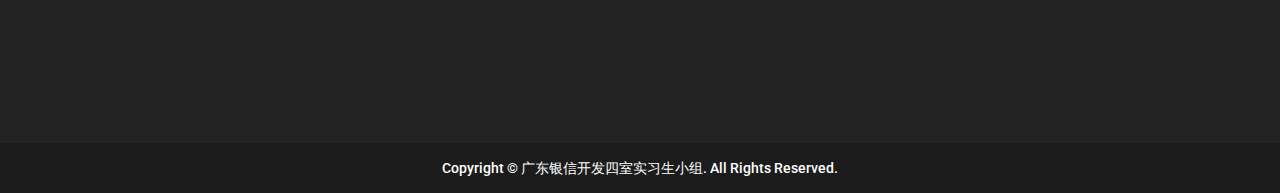
==== commit 7a1960a9: "finalll" ====
--- a/index.html
+++ b/index.html
@@ -136,7 +136,7 @@
 				<a href="" class="responsive-menu-open">Menu <i class="fa fa-bars"></i></a>
 				<nav class="main-nav">
 					<ul class="list-unstyled">
-						<li class="active"><a href="#section1">鲜乐汇 </a></li>
+						<li class="active"><a href="#section1">新鲜事 </a></li>
 						<li><a href="#section2">搬运工</a></li>
 						<li><a href="#section3">博物馆</a></li>
 						<li><a href="#section4">藏经阁</a></li>
@@ -247,45 +247,33 @@
 				<!-- About -->
 				<section id="section2">
 					<div class="container">
-						<h2>About Me</h2>
+						
 						<div class="row">
-							<div class="col-sm-3">
-								<img src="images/me2.png" alt="man" class="img-responsive section-img">
+                           
+							<div class="col-sm-5">
+                                <p>年龄组成</p>
+								<img  src="images/年龄.png" alt="man" class="img-responsive section-img">
 							</div> <!-- end .col-sm-3 -->
-							<div class="col-sm-9">
-								<h3 class="small-margin-bottom">开发四室 Shu</h3>
-								<h5>Electrical & Computer</h5>
-								<p>I am a committed person. I have finished some coursework project,like controlling a robot in UIC. Also, I participated in a lab which made mefocus on a speech project designed by Microcontroler when I studied in China as an undergraduate student. Moreover, I got involved in Electrical Design Contest which made me get a comprehensive understanding of my knowledge.  Before I came to the America, I won an award of Technique Scholarship for students excelling in design competitions </p>
-								<div class="signature"><img src="images/signature.png" alt="signature" class="img-responsive"></div>
-								<ul class="list-unstyled text-uppercase">
-									
-									<li><b>Phone:</b>312-6474893</li>
-									<li><b>Email:</b> mshu2@uic.edu</li>
-									<li><b>地址:</b> 3009 s Union Ave,Chicago,IL</li>
-									
-								</ul> <!-- end .list-unstyled -->
+							<div class="col-sm-5">
+								<p>男女比例</p>
+                                <img  style="width:457.5px" src="images/%E6%84%9F%E6%83%85%E7%8A%B6%E6%80%81.png"></img>
+							
 								<div class="spacer"></div>
-								<h3>What I'm Doing</h3>
-								<div class="row">
-									<div class="col-sm-4">
-										<div class="service">
-											<div class="icon"><i class="ion-monitor"></i></div>
-											<h5>Web & UX Design</h5>
-										</div> <!-- end .service -->
-									</div> <!-- end .col-sm-4 -->
-									<div class="col-sm-4">
-										<div class="service">
-											<div class="icon"><i class="ion-iphone"></i></div>
-											<h5>App Development</h5>
-										</div> <!-- end .service -->
-									</div> <!-- end .col-sm-4 -->
-									<div class="col-sm-4">
-										<div class="service">
-											<div class="icon"><i class="ion-trophy"></i></div>
-											<h5>Elecrical design & test</h5>
-										</div> <!-- end .service -->
-									</div> <!-- end .col-sm-4 -->
-								</div> <!-- end .row -->
+								
+							</div> <!-- end .col-sm-9 -->
+						</div> <!-- end .row -->
+                    <div class="row">
+                           
+							<div class="col-sm-5">
+                                <p>家乡</p>
+								<img  src="images/家乡.png" alt="man" class="img-responsive section-img">
+							</div> <!-- end .col-sm-3 -->
+							<div class="col-sm-5">
+                                <p>情感状态</p>
+                                <img  style="width:457.5px" src="images/感情状态.png"></img>
+							
+								<div class="spacer"></div>
+								
 							</div> <!-- end .col-sm-9 -->
 						</div> <!-- end .row -->
 					</div> <!-- end .container -->
--- a/css/style.css
+++ b/css/style.css
@@ -92,10 +92,10 @@
 	-ms-transition: .25s;
 	transition: .25s;
 	outline: none !important;
-	color: #7e50ff;
+	color: #D8610E;
 }
 a:hover {
-	color: #7e50ff;
+	color:#D8610E;
 }
 a:focus {
 	text-decoration: none;
@@ -134,7 +134,7 @@
 	vertical-align: middle;
 }
 .list-icons.purple > li > i {
-	color: #7e50ff;
+	color: #D8610E;
 }
 .bold-list {
 	font-weight: 500;
@@ -682,7 +682,7 @@
 /*==========  Search  ==========*/
 .search-overlay {
 	background: #D8610E;
-	background: rgba(124,77,255,.93);
+	background:  #D8610E;
 	-webkit-transform: scale(0);
 	-moz-transform: scale(0);
 	-ms-transform: scale(0);
@@ -1543,7 +1543,7 @@
 }
 .portfolio .item .overlay .background {
 	background: #D8610E;
-	background: rgba(124,77,255,.9);
+	background: rgba(216, 97, 14,0.5);
 	width: 100%;
 	height: 100%;
 	cursor: url('../images/cursor.png') 43 43, crosshair;
